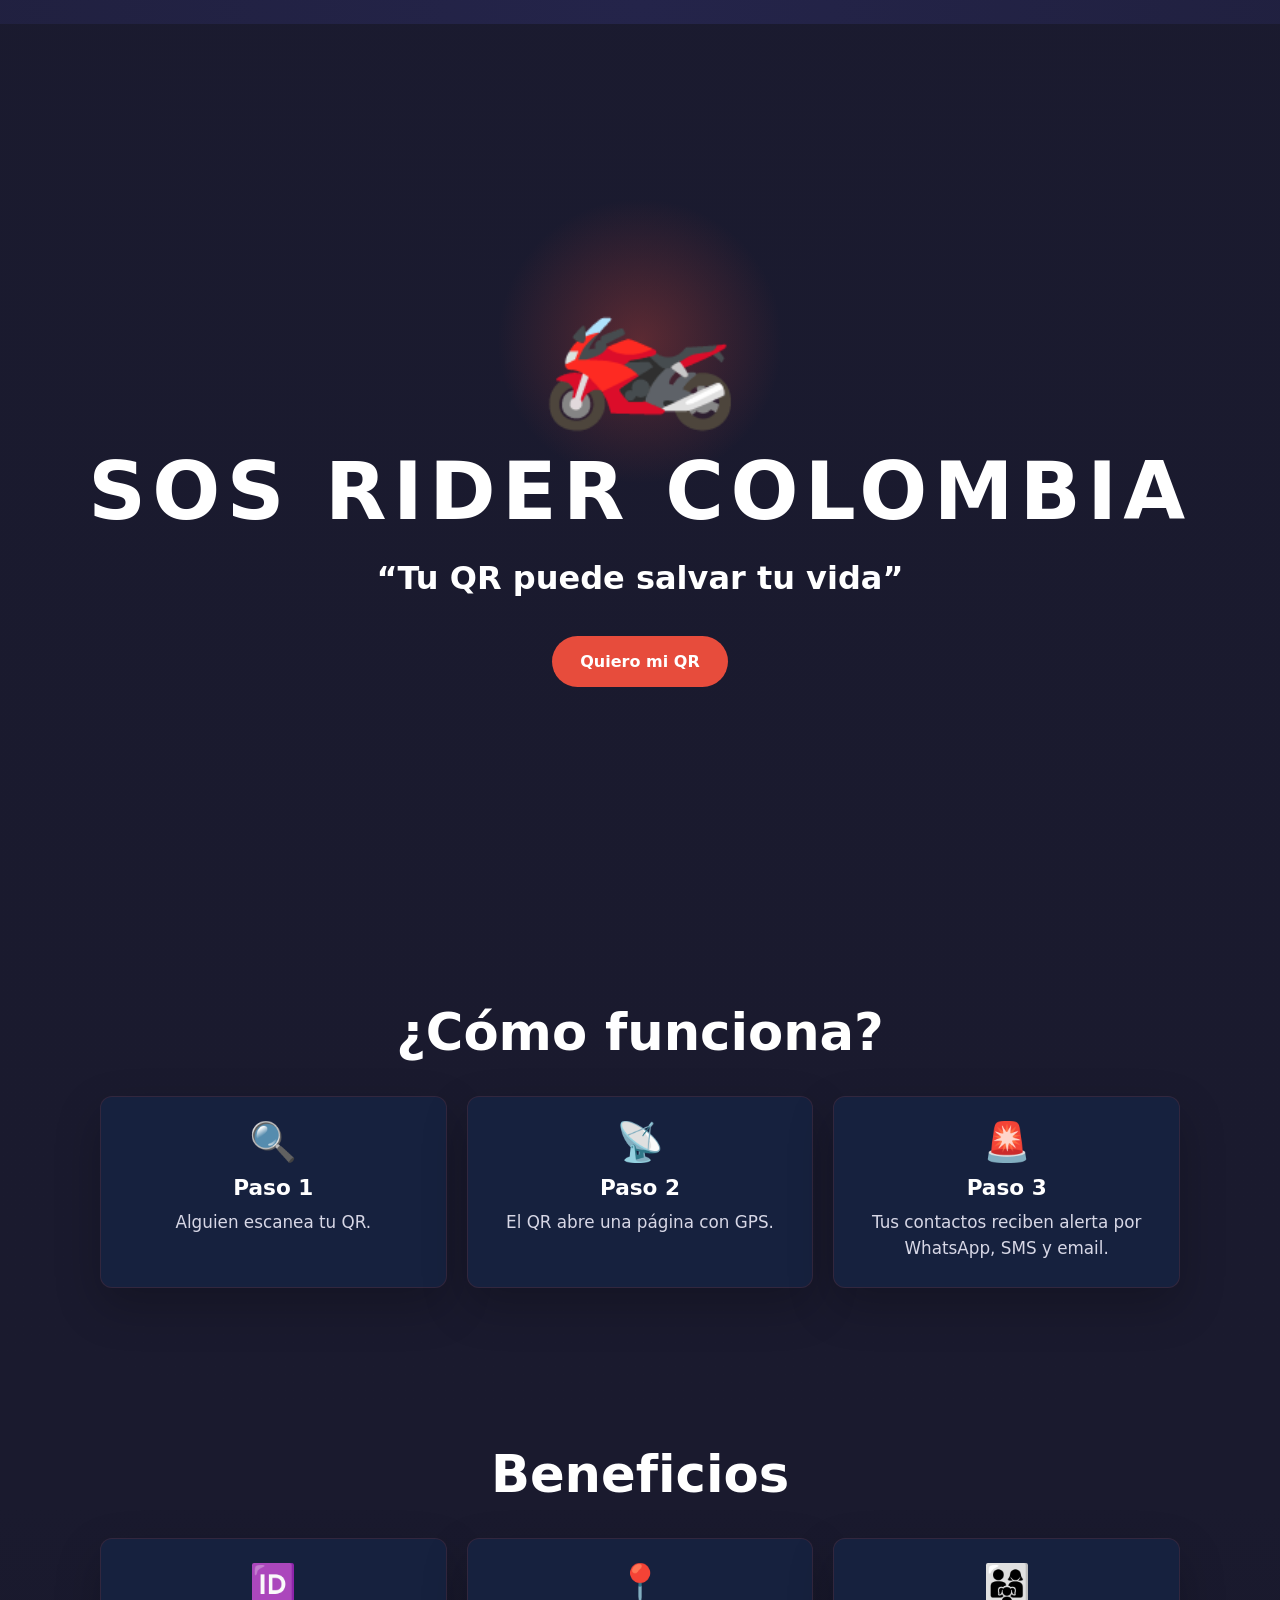
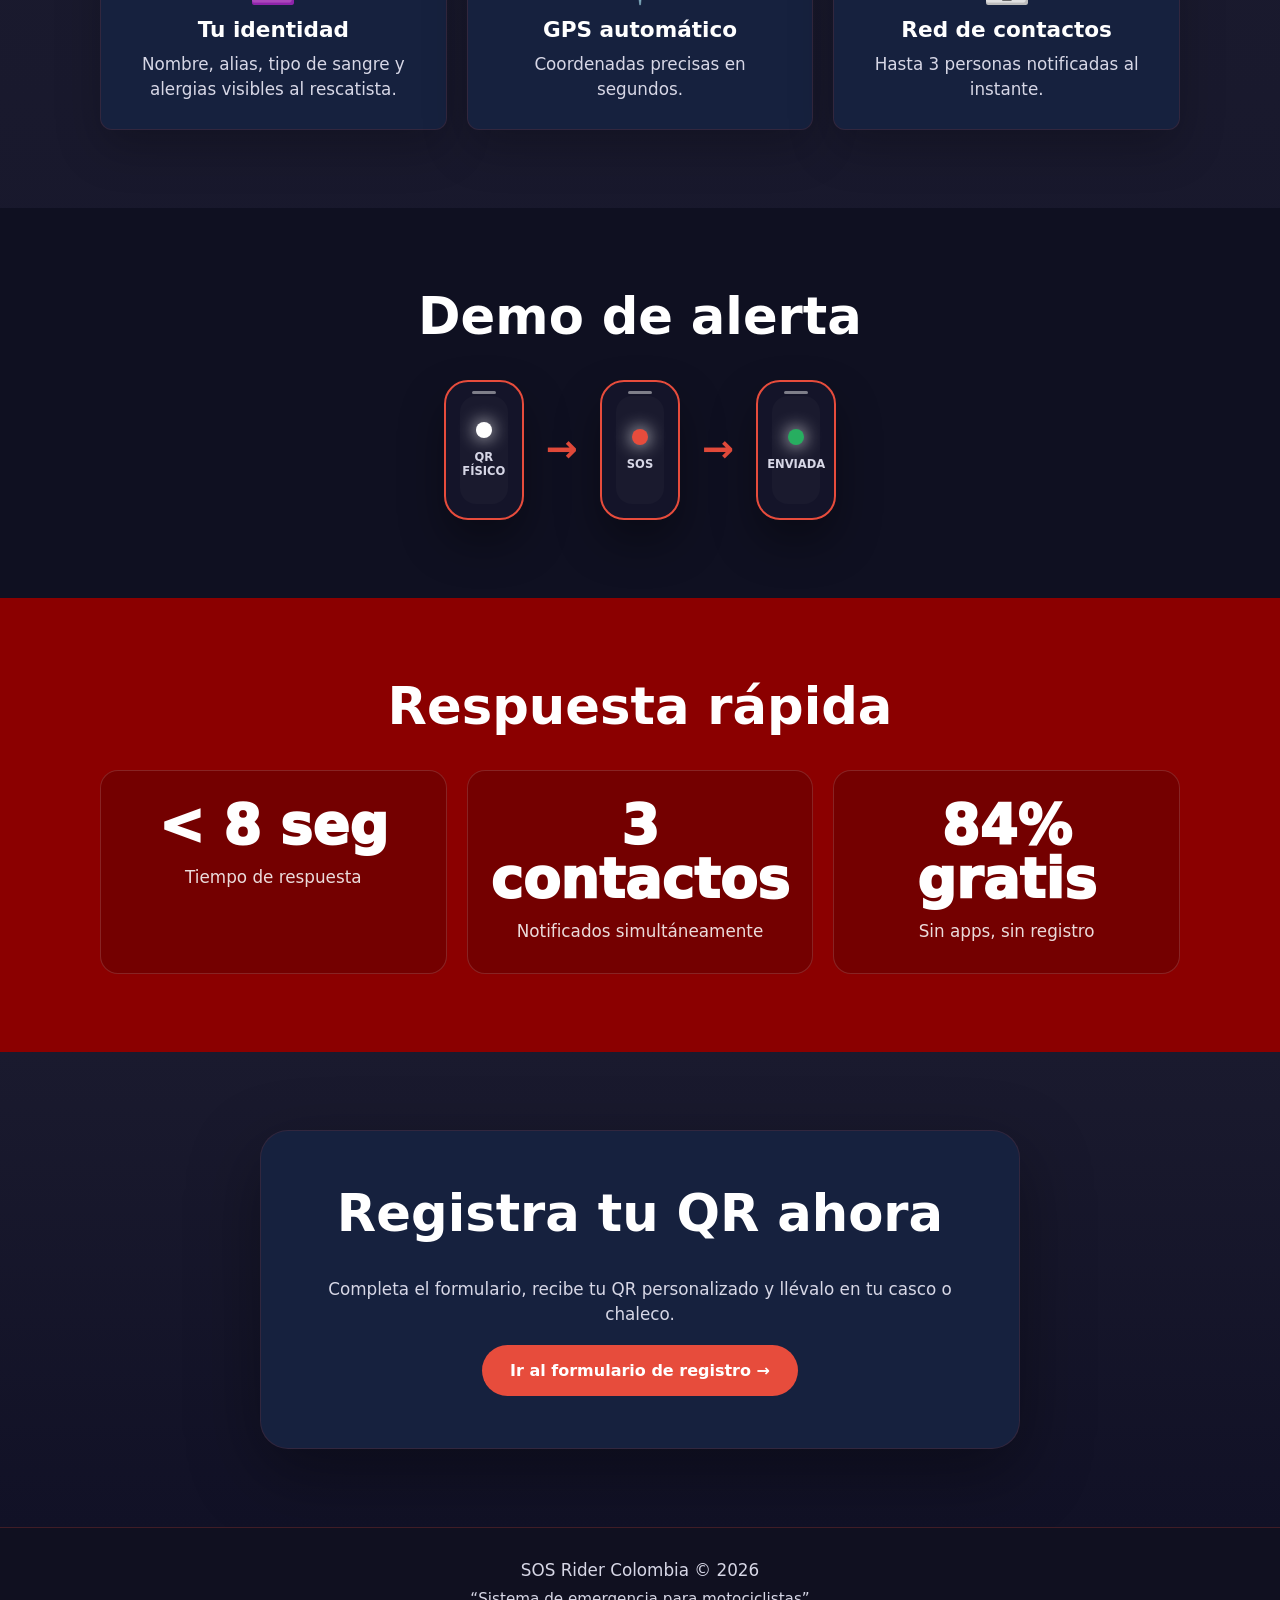
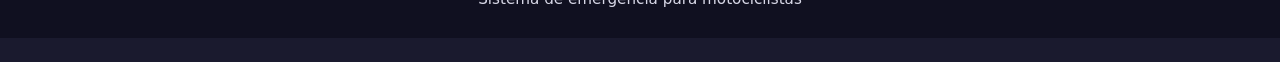
==== index.html @ bf5b3849 "Update SOS alert token" ====
<!DOCTYPE html>
<html lang="es">
<head>
  <meta charset="UTF-8">
  <meta name="viewport" content="width=device-width, initial-scale=1.0">
  <meta name="description" content="SOS Rider Colombia: envía una alerta de emergencia con tu ubicación GPS a tus contactos.">
  <title>SOS Rider Colombia</title>
  <style>
    :root {
      --bg: #1a1a2e;
      --red: #e74c3c;
      --red-dark: #c0392b;
      --green: #27ae60;
      --text: #ffffff;
      --muted: #d7d7e6;
      --card: rgba(255, 255, 255, 0.1);
      --card-strong: rgba(255, 255, 255, 0.16);
      --shadow: rgba(0, 0, 0, 0.35);
    }

    * {
      box-sizing: border-box;
    }

    html,
    body {
      min-height: 100%;
      margin: 0;
    }

    body {
      align-items: center;
      background: radial-gradient(circle at top, #24244a 0%, var(--bg) 55%);
      color: var(--text);
      display: flex;
      font-family: system-ui, -apple-system, BlinkMacSystemFont, "Segoe UI", sans-serif;
      justify-content: center;
      padding: 24px;
      text-align: center;
    }

    button {
      font: inherit;
    }

    .app {
      max-width: 520px;
      width: 100%;
    }

    .screen {
      align-items: center;
      display: none;
      flex-direction: column;
      justify-content: center;
      min-height: calc(100vh - 48px);
      width: 100%;
    }

    .screen.is-active {
      display: flex;
    }

    .card {
      align-items: center;
      background: var(--card);
      border: 1px solid rgba(255, 255, 255, 0.16);
      border-radius: 28px;
      box-shadow: 0 24px 70px var(--shadow);
      display: flex;
      flex-direction: column;
      padding: 32px 24px;
      width: 100%;
    }

    .icon {
      font-size: 76px;
      line-height: 1;
      margin-bottom: 18px;
    }

    .error-icon {
      align-items: center;
      background: var(--red);
      border-radius: 50%;
      display: inline-flex;
      font-size: 54px;
      font-weight: 900;
      height: 96px;
      justify-content: center;
      line-height: 1;
      margin-bottom: 20px;
      width: 96px;
    }

    .success-icon {
      align-items: center;
      background: var(--green);
      border-radius: 50%;
      display: inline-flex;
      font-size: 58px;
      font-weight: 900;
      height: 104px;
      justify-content: center;
      line-height: 1;
      margin-bottom: 20px;
      width: 104px;
    }

    h1,
    h2,
    p {
      margin-top: 0;
    }

    h1 {
      font-size: clamp(2.2rem, 9vw, 4rem);
      letter-spacing: 0.08em;
      margin-bottom: 18px;
      text-transform: uppercase;
    }

    h2 {
      font-size: clamp(1.6rem, 7vw, 2.3rem);
      margin-bottom: 12px;
    }

    p {
      color: var(--muted);
      font-size: 1.05rem;
      line-height: 1.5;
      margin-bottom: 18px;
    }

    .alias-box {
      background: var(--card-strong);
      border: 2px solid rgba(231, 76, 60, 0.75);
      border-radius: 18px;
      margin-bottom: 18px;
      padding: 14px 18px;
      width: 100%;
    }

    .alias-label,
    .accuracy {
      color: var(--muted);
      font-size: 0.95rem;
    }

    .alias-value {
      color: var(--text);
      font-size: clamp(1.5rem, 7vw, 2.25rem);
      font-weight: 800;
      margin-top: 4px;
      overflow-wrap: anywhere;
    }

    .accuracy {
      margin-bottom: 34px;
    }

    .sos-btn {
      align-items: center;
      animation: pulse 2s infinite;
      background: var(--red);
      border: 0;
      border-radius: 50%;
      box-shadow: 0 16px 36px rgba(231, 76, 60, 0.28);
      color: var(--text);
      cursor: pointer;
      display: flex;
      flex-direction: column;
      font-size: 1.45rem;
      font-weight: 900;
      gap: 8px;
      height: 220px;
      justify-content: center;
      line-height: 1.15;
      margin-bottom: 28px;
      padding: 24px;
      text-transform: uppercase;
      transition: transform 160ms ease, background 160ms ease;
      width: 220px;
    }

    .sos-btn:hover,
    .sos-btn:focus-visible {
      background: var(--red-dark);
      transform: scale(1.03);
    }

    .sos-btn:active {
      transform: scale(0.98);
    }

    .hint {
      color: var(--muted);
      font-size: 0.95rem;
      margin-bottom: 0;
    }

    .spinner {
      animation: spin 1s linear infinite;
      border: 8px solid rgba(255, 255, 255, 0.18);
      border-radius: 50%;
      border-top-color: var(--red);
      height: 92px;
      margin-bottom: 28px;
      width: 92px;
    }

    .coordinates {
      background: var(--card-strong);
      border-radius: 16px;
      color: var(--text);
      font-weight: 700;
      margin-bottom: 24px;
      overflow-wrap: anywhere;
      padding: 14px 18px;
      width: 100%;
    }

    .maps-btn,
    .modal-btn {
      border: 0;
      border-radius: 999px;
      cursor: pointer;
      font-weight: 800;
      padding: 14px 20px;
      text-decoration: none;
      transition: transform 160ms ease, opacity 160ms ease;
    }

    .maps-btn {
      background: var(--green);
      color: var(--text);
      display: inline-block;
      width: 100%;
    }

    .maps-btn:hover,
    .maps-btn:focus-visible,
    .modal-btn:hover,
    .modal-btn:focus-visible {
      opacity: 0.92;
      transform: translateY(-1px);
    }

    #screen-landing {
      align-items: stretch;
      color: var(--text);
      justify-content: flex-start;
      margin-left: calc(50% - 50vw);
      min-height: 100dvh;
      text-align: center;
      width: 100vw;
    }

    #screen-landing.is-active {
      display: flex;
    }

    .landing-wrap {
      background: linear-gradient(180deg, rgba(26, 26, 46, 0.96) 0%, var(--bg) 46%, #111126 100%);
      min-height: 100dvh;
      overflow: hidden;
      width: 100%;
    }

    .landing-section {
      padding: 78px clamp(20px, 5vw, 64px);
    }

    .landing-section-inner {
      margin: 0 auto;
      max-width: 1080px;
      width: 100%;
    }

    .landing-hero {
      align-items: center;
      display: flex;
      justify-content: center;
      min-height: 100dvh;
      padding: 56px 24px;
      position: relative;
    }

    .hero-content {
      align-items: center;
      display: flex;
      flex-direction: column;
      position: relative;
      z-index: 1;
    }

    .hero-emoji {
      font-size: clamp(5.5rem, 19vw, 10rem);
      line-height: 1;
      margin-bottom: 24px;
      position: relative;
    }

    .hero-emoji::before {
      animation: heroPulse 3s ease-in-out infinite;
      background: radial-gradient(circle, rgba(231, 76, 60, 0.32) 0%, rgba(231, 76, 60, 0.12) 42%, rgba(231, 76, 60, 0) 70%);
      border-radius: 50%;
      content: '';
      height: 1.8em;
      left: 50%;
      position: absolute;
      top: 50%;
      transform: translate(-50%, -50%);
      width: 1.8em;
      z-index: -1;
    }

    .landing-title {
      font-size: clamp(2.4rem, 9vw, 5rem);
      letter-spacing: 0.08em;
      margin-bottom: 16px;
      text-transform: uppercase;
    }

    .landing-tagline {
      color: var(--text);
      font-size: clamp(1.25rem, 4vw, 2rem);
      font-weight: 700;
      margin-bottom: 34px;
    }

    .landing-cta,
    .register-btn {
      background: var(--red);
      border: 0;
      border-radius: 999px;
      color: var(--text);
      cursor: pointer;
      display: inline-flex;
      font-weight: 900;
      padding: 16px 28px;
      text-decoration: none;
      transition: transform 160ms ease, background 160ms ease, box-shadow 160ms ease;
    }

    .landing-cta:hover,
    .landing-cta:focus-visible,
    .register-btn:hover,
    .register-btn:focus-visible {
      background: var(--red-dark);
      box-shadow: 0 12px 28px rgba(231, 76, 60, 0.26);
      transform: translateY(-2px);
    }

    .landing-heading {
      font-size: clamp(2rem, 6vw, 3.2rem);
      margin-bottom: 34px;
    }

    .landing-grid {
      display: grid;
      gap: 20px;
      grid-template-columns: repeat(auto-fit, minmax(240px, 1fr));
    }

    .landing-card {
      background: #16213e;
      border: 1px solid #e74c3c22;
      border-radius: 12px;
      box-shadow: 0 18px 46px rgba(0, 0, 0, 0.22);
      padding: 26px 22px;
      transition: transform 180ms ease, border-color 180ms ease, box-shadow 180ms ease;
    }

    .landing-card:hover,
    .landing-card:focus-within {
      border-color: rgba(231, 76, 60, 0.42);
      box-shadow: 0 24px 56px rgba(0, 0, 0, 0.32);
      transform: translateY(-4px);
    }

    .landing-card-icon {
      display: block;
      font-size: 2.4rem;
      line-height: 1;
      margin-bottom: 14px;
    }

    .landing-card h3 {
      font-size: 1.35rem;
      margin: 0 0 10px;
    }

    .landing-card p {
      margin-bottom: 0;
    }

    .demo-section {
      background: #0f1021;
    }

    .demo-flow {
      align-items: center;
      display: flex;
      flex-wrap: wrap;
      gap: 22px;
      justify-content: center;
    }

    .phone-mockup {
      align-items: center;
      background: #141429;
      border: 2px solid var(--red);
      border-radius: 24px;
      box-shadow: 0 22px 44px rgba(0, 0, 0, 0.35);
      display: flex;
      flex-direction: column;
      height: 140px;
      justify-content: center;
      padding: 14px;
      position: relative;
      width: 80px;
    }

    .phone-mockup::before {
      background: rgba(255, 255, 255, 0.45);
      border-radius: 999px;
      content: '';
      height: 3px;
      left: 50%;
      position: absolute;
      top: 9px;
      transform: translateX(-50%);
      width: 24px;
    }

    .phone-screen {
      align-items: center;
      background: #1a1a2e;
      border-radius: 16px;
      display: flex;
      flex-direction: column;
      gap: 12px;
      height: 100%;
      justify-content: center;
      width: 100%;
    }

    .phone-dot {
      background: var(--red);
      border-radius: 50%;
      box-shadow: 0 0 18px currentColor;
      height: 16px;
      width: 16px;
    }

    .phone-dot.qr { background: #ffffff; }
    .phone-dot.sos { background: var(--red); }
    .phone-dot.sent { background: var(--green); }

    .phone-label {
      color: var(--muted);
      font-size: 0.72rem;
      font-weight: 800;
      text-transform: uppercase;
    }

    .demo-arrow {
      animation: arrowPulse 1.4s ease-in-out infinite;
      color: var(--red);
      font-size: 2.4rem;
      font-weight: 900;
      line-height: 1;
    }

    .stats-section {
      background: #8B0000;
    }

    .stat-card {
      background: rgba(0, 0, 0, 0.16);
      border: 1px solid rgba(255, 255, 255, 0.14);
      border-radius: 18px;
      padding: 28px 18px;
    }

    .stat-number {
      color: var(--text);
      display: block;
      font-size: clamp(2.1rem, 8vw, 3.4rem);
      font-weight: 950;
      line-height: 1;
      margin-bottom: 12px;
    }

    .stat-label {
      color: rgba(255, 255, 255, 0.86);
      margin-bottom: 0;
    }

    .register-section {
      background: linear-gradient(180deg, var(--bg) 0%, #111126 100%);
    }

    .register-panel {
      background: #16213e;
      border: 1px solid #e74c3c22;
      border-radius: 28px;
      box-shadow: 0 24px 70px var(--shadow);
      margin: 0 auto;
      max-width: 760px;
      padding: clamp(30px, 6vw, 52px);
    }

    .landing-footer {
      background: #101020;
      border-top: 1px solid rgba(231, 76, 60, 0.22);
      padding: 30px 20px;
    }

    .landing-footer p {
      margin-bottom: 6px;
    }

    .landing-footer small {
      color: var(--muted);
      font-size: 0.95rem;
    }

    .modal-overlay {
      align-items: center;
      background: rgba(0, 0, 0, 0.76);
      display: none;
      inset: 0;
      justify-content: center;
      padding: 24px;
      position: fixed;
      z-index: 10;
    }

    .modal-overlay.is-active {
      display: flex;
    }

    .modal-card {
      background: #24243e;
      border: 1px solid rgba(255, 255, 255, 0.18);
      border-radius: 26px;
      box-shadow: 0 24px 80px rgba(0, 0, 0, 0.55);
      max-width: 440px;
      padding: 28px 22px;
      width: 100%;
    }

    .modal-actions {
      display: grid;
      gap: 12px;
      grid-template-columns: 1fr;
      margin-top: 8px;
    }

    .btn-cancel {
      background: #6c757d;
      color: var(--text);
    }

    .btn-send {
      background: var(--red);
      color: var(--text);
    }

    @keyframes heroPulse {
      0%, 100% { opacity: 0.56; transform: translate(-50%, -50%) scale(0.9); }
      50% { opacity: 1; transform: translate(-50%, -50%) scale(1.12); }
    }

    @keyframes arrowPulse {
      0%, 100% { opacity: 0.35; transform: scale(0.92); }
      50% { opacity: 1; transform: scale(1.08); }
    }

    @keyframes pulse {
      0%   { box-shadow: 0 0 0 0 rgba(231,76,60,0.7); }
      70%  { box-shadow: 0 0 0 30px rgba(231,76,60,0); }
      100% { box-shadow: 0 0 0 0 rgba(231,76,60,0); }
    }

    @keyframes spin {
      to { transform: rotate(360deg); }
    }

    @media (max-width: 560px) {
      .demo-flow {
        flex-direction: column;
      }

      .demo-arrow {
        animation-name: arrowPulseMobile;
      }

      @keyframes arrowPulseMobile {
        0%, 100% { opacity: 0.35; transform: rotate(90deg) scale(0.92); }
        50% { opacity: 1; transform: rotate(90deg) scale(1.08); }
      }
    }

    @media (min-width: 460px) {
      .card {
        padding: 42px 34px;
      }

      .modal-actions {
        grid-template-columns: 1fr 1.4fr;
      }
    }
  </style>
</head>
<body>
  <main class="app" aria-live="polite">

    <section id="screen-landing" class="screen">
      <div class="landing-wrap">
        <section class="landing-hero" aria-labelledby="landing-title">
          <div class="hero-content">
            <div class="hero-emoji" aria-hidden="true">🏍️</div>
            <h1 id="landing-title" class="landing-title">SOS Rider Colombia</h1>
            <p class="landing-tagline">“Tu QR puede salvar tu vida”</p>
            <button id="landing-cta" class="landing-cta" type="button">Quiero mi QR</button>
          </div>
        </section>

        <section class="landing-section" aria-labelledby="how-title">
          <div class="landing-section-inner">
            <h2 id="how-title" class="landing-heading">¿Cómo funciona?</h2>
            <div class="landing-grid">
              <article class="landing-card">
                <span class="landing-card-icon" aria-hidden="true">🔍</span>
                <h3>Paso 1</h3>
                <p>Alguien escanea tu QR.</p>
              </article>
              <article class="landing-card">
                <span class="landing-card-icon" aria-hidden="true">📡</span>
                <h3>Paso 2</h3>
                <p>El QR abre una página con GPS.</p>
              </article>
              <article class="landing-card">
                <span class="landing-card-icon" aria-hidden="true">🚨</span>
                <h3>Paso 3</h3>
                <p>Tus contactos reciben alerta por WhatsApp, SMS y email.</p>
              </article>
            </div>
          </div>
        </section>

        <section class="landing-section" aria-labelledby="benefits-title">
          <div class="landing-section-inner">
            <h2 id="benefits-title" class="landing-heading">Beneficios</h2>
            <div class="landing-grid">
              <article class="landing-card">
                <span class="landing-card-icon" aria-hidden="true">🆔</span>
                <h3>Tu identidad</h3>
                <p>Nombre, alias, tipo de sangre y alergias visibles al rescatista.</p>
              </article>
              <article class="landing-card">
                <span class="landing-card-icon" aria-hidden="true">📍</span>
                <h3>GPS automático</h3>
                <p>Coordenadas precisas en segundos.</p>
              </article>
              <article class="landing-card">
                <span class="landing-card-icon" aria-hidden="true">👨‍👩‍👧</span>
                <h3>Red de contactos</h3>
                <p>Hasta 3 personas notificadas al instante.</p>
              </article>
            </div>
          </div>
        </section>

        <section class="landing-section demo-section" aria-labelledby="demo-title">
          <div class="landing-section-inner">
            <h2 id="demo-title" class="landing-heading">Demo de alerta</h2>
            <div class="demo-flow" aria-label="Flujo de QR físico a pantalla SOS y alerta enviada">
              <div class="phone-mockup" aria-label="QR físico">
                <div class="phone-screen">
                  <span class="phone-dot qr" aria-hidden="true"></span>
                  <span class="phone-label">QR físico</span>
                </div>
              </div>
              <div class="demo-arrow" aria-hidden="true">→</div>
              <div class="phone-mockup" aria-label="Pantalla SOS">
                <div class="phone-screen">
                  <span class="phone-dot sos" aria-hidden="true"></span>
                  <span class="phone-label">SOS</span>
                </div>
              </div>
              <div class="demo-arrow" aria-hidden="true">→</div>
              <div class="phone-mockup" aria-label="Alerta enviada">
                <div class="phone-screen">
                  <span class="phone-dot sent" aria-hidden="true"></span>
                  <span class="phone-label">Enviada</span>
                </div>
              </div>
            </div>
          </div>
        </section>

        <section id="landing-stats" class="landing-section stats-section" aria-labelledby="stats-title">
          <div class="landing-section-inner">
            <h2 id="stats-title" class="landing-heading">Respuesta rápida</h2>
            <div class="landing-grid">
              <div class="stat-card">
                <span class="stat-number"><span class="stat-prefix">&lt; </span><span class="count-up" data-target="10">0</span><span class="stat-suffix"> seg</span></span>
                <p class="stat-label">Tiempo de respuesta</p>
              </div>
              <div class="stat-card">
                <span class="stat-number"><span class="count-up" data-target="3">0</span><span class="stat-suffix"> contactos</span></span>
                <p class="stat-label">Notificados simultáneamente</p>
              </div>
              <div class="stat-card">
                <span class="stat-number"><span class="count-up" data-target="100">0</span><span class="stat-suffix">% gratis</span></span>
                <p class="stat-label">Sin apps, sin registro</p>
              </div>
            </div>
          </div>
        </section>

        <section id="section-register" class="landing-section register-section" aria-labelledby="register-title">
          <div class="landing-section-inner">
            <div class="register-panel">
              <h2 id="register-title" class="landing-heading">Registra tu QR ahora</h2>
              <p>Completa el formulario, recibe tu QR personalizado y llévalo en tu casco o chaleco.</p>
              <a class="register-btn" href="https://forms.gle/eVotSEsrQuvvetvJ6" target="_blank" rel="noopener noreferrer">Ir al formulario de registro →</a>
            </div>
          </div>
        </section>

        <footer class="landing-footer">
          <p>SOS Rider Colombia © 2026</p>
          <small>“Sistema de emergencia para motociclistas”</small>
        </footer>
      </div>
    </section>

    <section id="screen-no-alias" class="screen">
      <div class="card">
        <div class="error-icon" aria-hidden="true">✕</div>
        <h2>QR inválido — no se encontró el alias del piloto</h2>
      </div>
    </section>

    <section id="screen-gps" class="screen">
      <div class="card">
        <div class="spinner" aria-hidden="true"></div>
        <h2 id="gps-title">Obteniendo ubicación GPS…</h2>
        <p id="gps-message">Permite el acceso a tu ubicación para enviar una alerta precisa.</p>
      </div>
    </section>

    <section id="screen-main" class="screen">
      <div class="card">
        <div class="icon" aria-hidden="true">🏍️</div>
        <h1>EMERGENCIA SOS</h1>
        <div class="alias-box">
          <div class="alias-label">Piloto</div>
          <div id="alias-value" class="alias-value"></div>
        </div>
        <div id="accuracy-value" class="accuracy">Precisión GPS: ±0m</div>
        <button id="open-confirm" class="sos-btn" type="button">🚨<span>ENVIAR ALERTA SOS</span></button>
        <p class="hint">Al presionar, se notificará a tus contactos de emergencia</p>
      </div>
    </section>

    <section id="screen-success" class="screen">
      <div class="card">
        <div class="success-icon" aria-hidden="true">✓</div>
        <h2>¡Alerta enviada!</h2>
        <p>Tus contactos de emergencia han sido notificados</p>
        <div id="coordinates" class="coordinates">📍 --, --</div>
        <a id="maps-link" class="maps-btn" href="#" target="_blank" rel="noopener noreferrer">Ver mi ubicación en Maps</a>
      </div>
    </section>
  </main>

  <div id="modal-confirm" class="modal-overlay" role="dialog" aria-modal="true" aria-labelledby="modal-title">
    <div class="modal-card">
      <h2 id="modal-title">¿Confirmas que hay una emergencia?</h2>
      <p>Se enviará tu ubicación GPS a tus contactos</p>
      <div class="modal-actions">
        <button id="cancel-alert" class="modal-btn btn-cancel" type="button">Cancelar</button>
        <button id="send-alert" class="modal-btn btn-send" type="button">SÍ, ENVIAR ALERTA</button>
      </div>
    </div>
  </div>

  <script>
    const params = new URLSearchParams(window.location.search);
    const alias = params.get('alias');
    let lat;
    let lon;
    let accuracy;

    const screens = document.querySelectorAll('.screen');

    const modal = document.getElementById('modal-confirm');
    const aliasValue = document.getElementById('alias-value');
    const accuracyValue = document.getElementById('accuracy-value');
    const gpsTitle = document.getElementById('gps-title');
    const gpsMessage = document.getElementById('gps-message');
    const coordinates = document.getElementById('coordinates');
    const mapsLink = document.getElementById('maps-link');
    const openConfirmButton = document.getElementById('open-confirm');
    const cancelAlertButton = document.getElementById('cancel-alert');
    const sendAlertButton = document.getElementById('send-alert');
    const landingCtaButton = document.getElementById('landing-cta');
    const registerSection = document.getElementById('section-register');
    const statsSection = document.getElementById('landing-stats');
    const countUpElements = document.querySelectorAll('.count-up');

    function showScreen(screenId) {
      screens.forEach((screen) => screen.classList.remove('is-active'));
      document.getElementById(screenId).classList.add('is-active');
    }

    function showMainScreen() {
      aliasValue.textContent = alias;
      accuracyValue.textContent = `Precisión GPS: ±${Math.round(accuracy)}m`;
      showScreen('screen-main');
    }

    function showGpsError(err) {
      const detail = err && err.message ? ` ${err.message}` : '';
      gpsTitle.textContent = 'No fue posible obtener la ubicación GPS';
      gpsMessage.textContent = `Revisa los permisos de ubicación y vuelve a abrir el QR.${detail}`;
      showScreen('screen-gps');
    }

    function showSuccessScreen() {
      modal.classList.remove('is-active');
      const formattedLat = Number(lat).toFixed(6);
      const formattedLon = Number(lon).toFixed(6);
      coordinates.textContent = `📍 ${formattedLat}, ${formattedLon}`;
      mapsLink.href = `https://www.google.com/maps?q=${formattedLat},${formattedLon}`;
      showScreen('screen-success');
    }

    function sendAlert() {
      const TOKEN = "SOS2026RiderCol";

      const url = `https://script.google.com/macros/s/AKfycbyL_KxzatZIGboh8DKRWG9CCI94ONHc85mX-B9Bic8YLcAni9cW6Ldc2s16_ae4dADU-A/exec?alias=${encodeURIComponent(alias)}&lat=${lat}&lon=${lon}&accuracy=${accuracy}&token=${encodeURIComponent(TOKEN)}&callback=onAlertSent`;

      const script = document.createElement('script');
      script.src = url + '&callback=onAlertSent';
      document.body.appendChild(script);

      // Timeout fallback: if no response in 10s, show success anyway
      setTimeout(() => showSuccessScreen(), 10000);
    }

    function onAlertSent(data) {
      showSuccessScreen();
    }


    function startGPS() {
      if (!navigator.geolocation) {
        showGpsError({ message: 'Geolocalización no soportada por este navegador' });
        return;
      }

      navigator.geolocation.getCurrentPosition(
        (pos) => {
          lat = pos.coords.latitude;
          lon = pos.coords.longitude;
          accuracy = pos.coords.accuracy;
          showMainScreen();
        },
        (err) => showGpsError(err),
        { enableHighAccuracy: true, timeout: 15000 }
      );
    }

    function animateCountUp(element) {
      const target = Number(element.dataset.target);
      const duration = 1200;
      const startTime = performance.now();

      function updateCount(now) {
        const progress = Math.min((now - startTime) / duration, 1);
        const easedProgress = 1 - Math.pow(1 - progress, 3);
        element.textContent = Math.round(target * easedProgress);

        if (progress < 1) {
          requestAnimationFrame(updateCount);
        }
      }

      requestAnimationFrame(updateCount);
    }

    function initLandingPage() {
      landingCtaButton.addEventListener('click', () => {
        registerSection.scrollIntoView({ behavior: 'smooth' });
      });

      const statsObserver = new IntersectionObserver((entries, observer) => {
        entries.forEach((entry) => {
          if (entry.isIntersecting) {
            countUpElements.forEach(animateCountUp);
            observer.unobserve(entry.target);
          }
        });
      }, { threshold: 0.35 });

      statsObserver.observe(statsSection);
    }

    openConfirmButton.addEventListener('click', () => modal.classList.add('is-active'));
    cancelAlertButton.addEventListener('click', () => modal.classList.remove('is-active'));
    sendAlertButton.addEventListener('click', sendAlert);

    initLandingPage();

    if (!alias) {
      showScreen('screen-landing');
    } else {
      showScreen('screen-gps');
      startGPS();
    }
  </script>
</body>
</html>
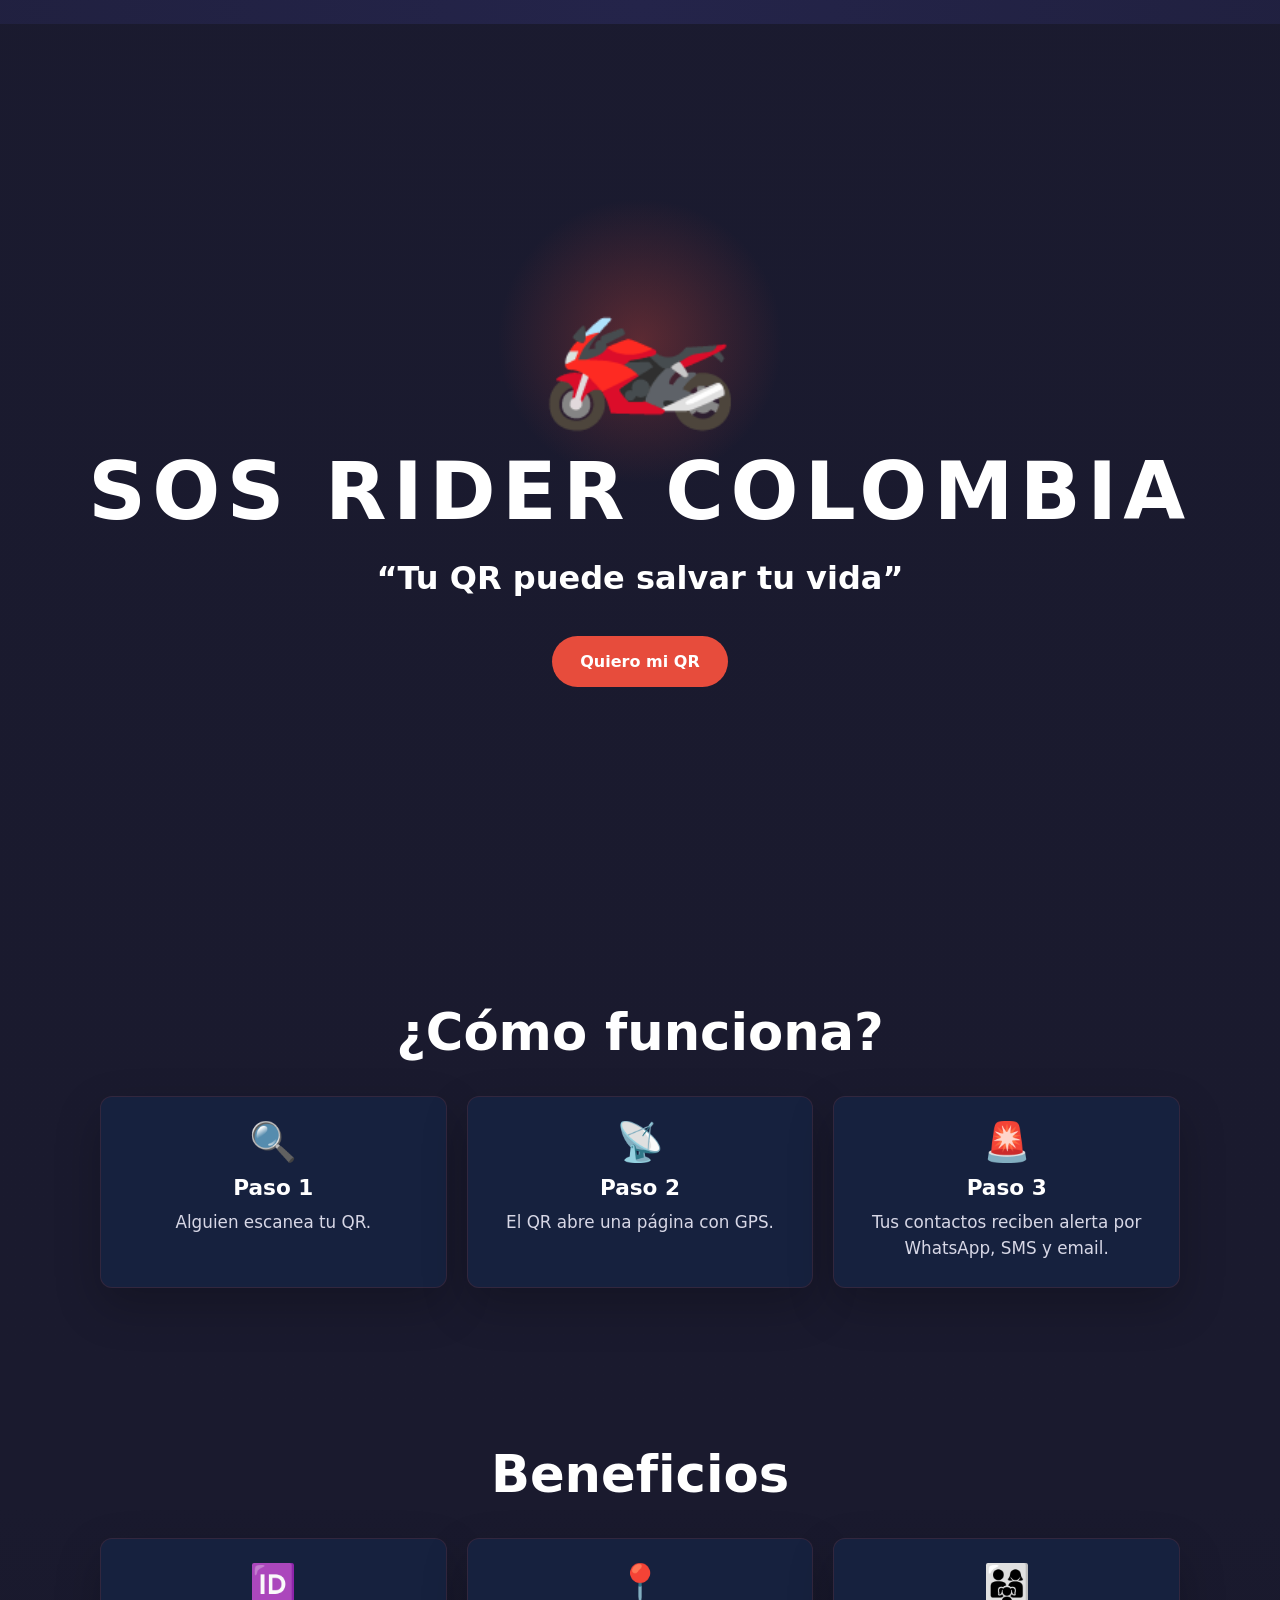
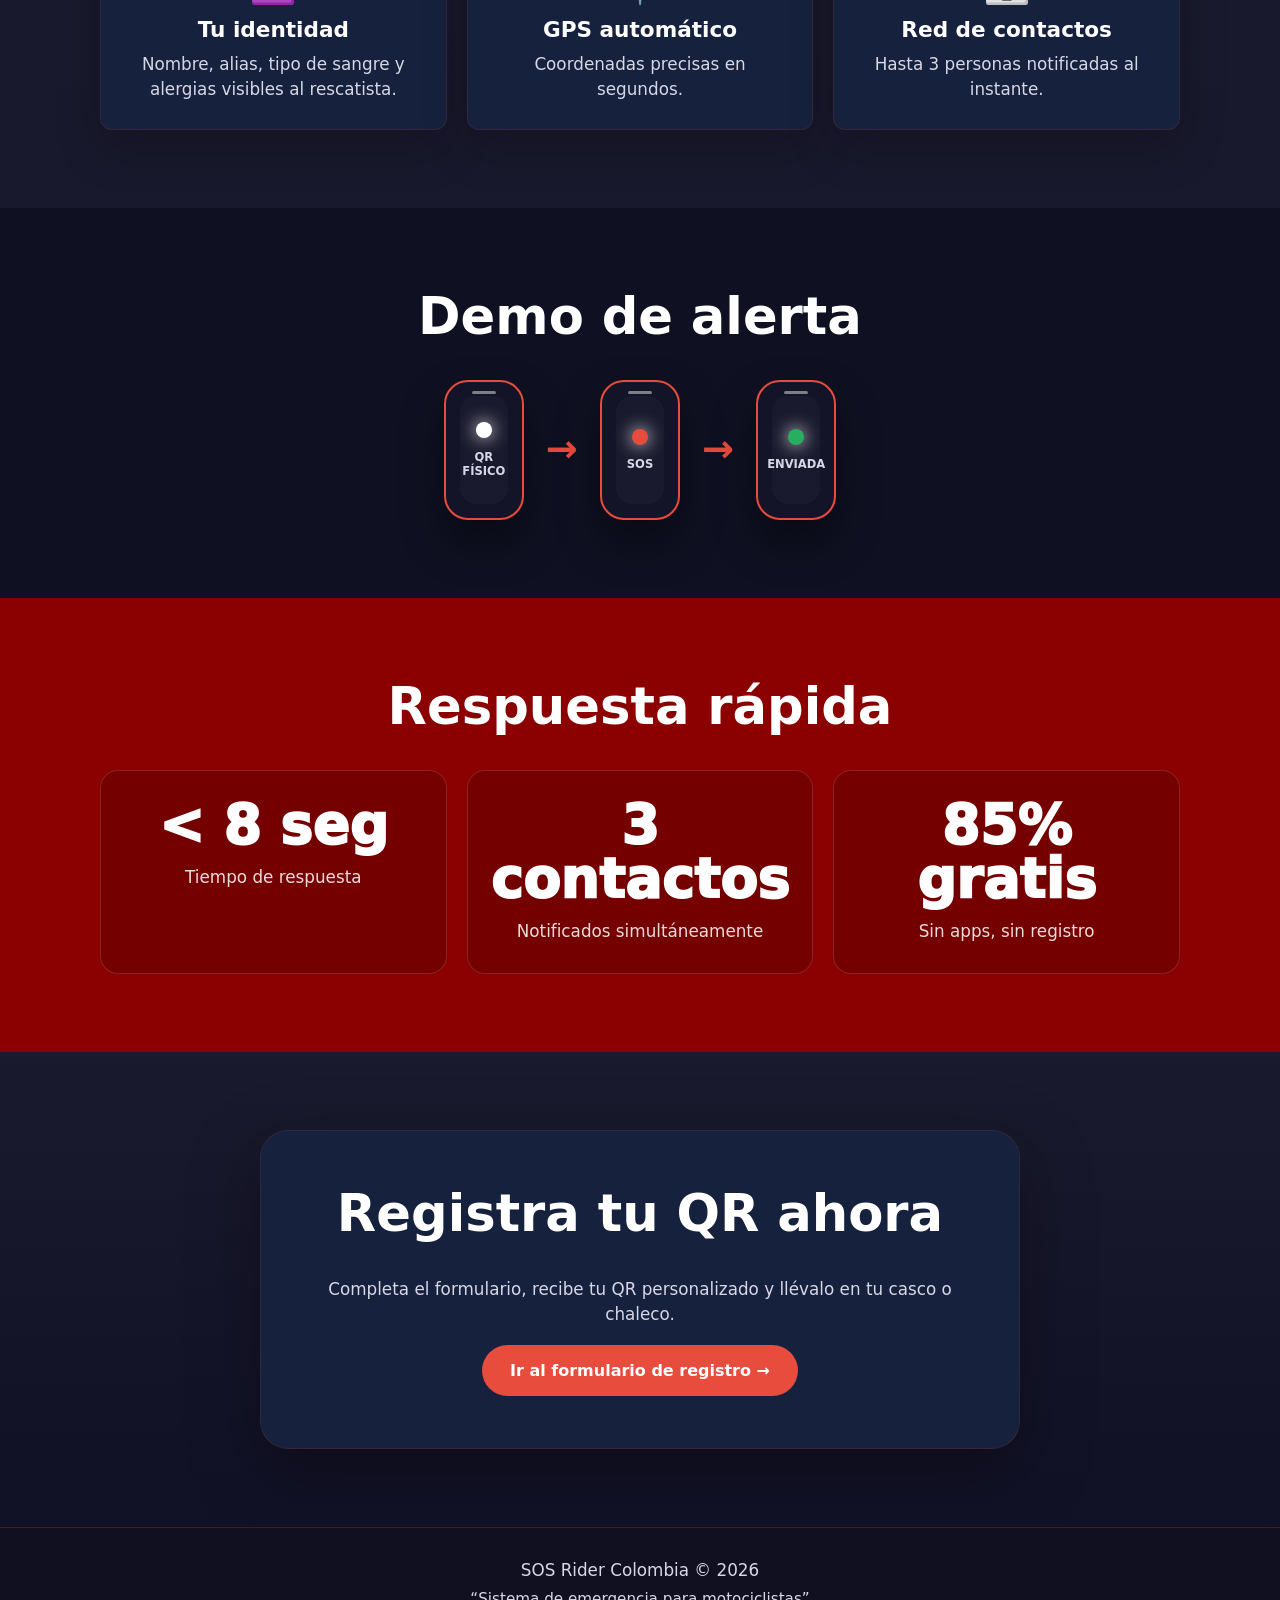
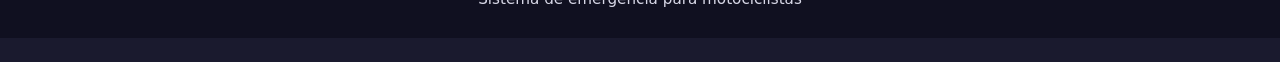
==== commit fd635cda: "Update SOS success confirmation summary" ====
--- a/index.html
+++ b/index.html
@@ -94,17 +94,8 @@
     }
 
     .success-icon {
-      align-items: center;
-      background: var(--green);
-      border-radius: 50%;
-      display: inline-flex;
-      font-size: 58px;
-      font-weight: 900;
-      height: 104px;
-      justify-content: center;
-      line-height: 1;
-      margin-bottom: 20px;
-      width: 104px;
+      font-size: 72px;
+      margin-bottom: 16px;
     }
 
     h1,
@@ -209,18 +200,68 @@
       width: 92px;
     }
 
-    .coordinates {
-      background: var(--card-strong);
-      border-radius: 16px;
-      color: var(--text);
-      font-weight: 700;
+    .success-subtitle {
+      color: #a0a0b0;
       margin-bottom: 24px;
-      overflow-wrap: anywhere;
-      padding: 14px 18px;
+    }
+
+    .success-card {
+      background: #16213e;
+      border: 1px solid #27ae6044;
+      border-radius: 12px;
+      padding: 16px;
       width: 100%;
-    }
-
-    .maps-btn,
+      max-width: 340px;
+      margin-bottom: 24px;
+    }
+
+    .success-row {
+      display: flex;
+      justify-content: space-between;
+      padding: 8px 0;
+      border-bottom: 1px solid #ffffff11;
+      font-size: 14px;
+      gap: 16px;
+    }
+
+    .success-row:last-child {
+      border-bottom: none;
+    }
+
+    .success-label {
+      color: #a0a0b0;
+    }
+
+    .success-value {
+      color: white;
+      font-weight: 500;
+      text-align: right;
+    }
+
+    .success-ok {
+      color: #27ae60;
+    }
+
+    .maps-button {
+      display: block;
+      background: #1a6b3c;
+      color: white;
+      text-decoration: none;
+      padding: 14px 32px;
+      border-radius: 10px;
+      margin-bottom: 16px;
+      font-size: 16px;
+      transition: transform 160ms ease, opacity 160ms ease;
+    }
+
+    .success-footer {
+      color: #666;
+      font-size: 12px;
+      text-align: center;
+      max-width: 300px;
+      margin-bottom: 0;
+    }
+
     .modal-btn {
       border: 0;
       border-radius: 999px;
@@ -231,15 +272,8 @@
       transition: transform 160ms ease, opacity 160ms ease;
     }
 
-    .maps-btn {
-      background: var(--green);
-      color: var(--text);
-      display: inline-block;
-      width: 100%;
-    }
-
-    .maps-btn:hover,
-    .maps-btn:focus-visible,
+    .maps-button:hover,
+    .maps-button:focus-visible,
     .modal-btn:hover,
     .modal-btn:focus-visible {
       opacity: 0.92;
@@ -769,15 +803,7 @@
       </div>
     </section>
 
-    <section id="screen-success" class="screen">
-      <div class="card">
-        <div class="success-icon" aria-hidden="true">✓</div>
-        <h2>¡Alerta enviada!</h2>
-        <p>Tus contactos de emergencia han sido notificados</p>
-        <div id="coordinates" class="coordinates">📍 --, --</div>
-        <a id="maps-link" class="maps-btn" href="#" target="_blank" rel="noopener noreferrer">Ver mi ubicación en Maps</a>
-      </div>
-    </section>
+    <section id="screen-success" class="screen"></section>
   </main>
 
   <div id="modal-confirm" class="modal-overlay" role="dialog" aria-modal="true" aria-labelledby="modal-title">
@@ -796,7 +822,7 @@
     const alias = params.get('alias');
     let lat;
     let lon;
-    let accuracy;
+    let currentAccuracy;
 
     const screens = document.querySelectorAll('.screen');
 
@@ -805,8 +831,6 @@
     const accuracyValue = document.getElementById('accuracy-value');
     const gpsTitle = document.getElementById('gps-title');
     const gpsMessage = document.getElementById('gps-message');
-    const coordinates = document.getElementById('coordinates');
-    const mapsLink = document.getElementById('maps-link');
     const openConfirmButton = document.getElementById('open-confirm');
     const cancelAlertButton = document.getElementById('cancel-alert');
     const sendAlertButton = document.getElementById('send-alert');
@@ -822,7 +846,7 @@
 
     function showMainScreen() {
       aliasValue.textContent = alias;
-      accuracyValue.textContent = `Precisión GPS: ±${Math.round(accuracy)}m`;
+      accuracyValue.textContent = `Precisión GPS: ±${Math.round(currentAccuracy)}m`;
       showScreen('screen-main');
     }
 
@@ -835,17 +859,66 @@
 
     function showSuccessScreen() {
       modal.classList.remove('is-active');
-      const formattedLat = Number(lat).toFixed(6);
-      const formattedLon = Number(lon).toFixed(6);
-      coordinates.textContent = `📍 ${formattedLat}, ${formattedLon}`;
-      mapsLink.href = `https://www.google.com/maps?q=${formattedLat},${formattedLon}`;
+      const mapsUrl = `https://www.google.com/maps?q=${lat},${lon}`;
+      const accuracy = Math.round(currentAccuracy);
+      const now = new Date().toLocaleString('es-CO', {
+        timeZone: 'America/Bogota',
+        day: '2-digit',
+        month: '2-digit',
+        year: 'numeric',
+        hour: '2-digit',
+        minute: '2-digit',
+        second: '2-digit'
+      });
+
+      document.getElementById('screen-success').innerHTML = `
+        <div class="success-icon">✅</div>
+        <h1>¡Alerta enviada!</h1>
+        <p class="success-subtitle">Tus contactos de emergencia han sido notificados</p>
+
+        <div class="success-card">
+          <div class="success-row">
+            <span class="success-label">⏰ Hora</span>
+            <span class="success-value">${now}</span>
+          </div>
+          <div class="success-row">
+            <span class="success-label">📍 Precisión GPS</span>
+            <span class="success-value">±${accuracy}m</span>
+          </div>
+          <div class="success-row">
+            <span class="success-label">📲 WhatsApp</span>
+            <span class="success-value success-ok">Enviado ✓</span>
+          </div>
+          <div class="success-row">
+            <span class="success-label">💬 SMS</span>
+            <span class="success-value success-ok">Enviado ✓</span>
+          </div>
+          <div class="success-row">
+            <span class="success-label">📧 Email</span>
+            <span class="success-value success-ok">Enviado ✓</span>
+          </div>
+          <div class="success-row">
+            <span class="success-label">✅ Confirmación</span>
+            <span class="success-value success-ok">Enviada a tu celular</span>
+          </div>
+        </div>
+
+        <a href="${mapsUrl}" target="_blank" rel="noopener noreferrer" class="maps-button">
+          📍 Ver mi ubicación en Maps
+        </a>
+
+        <p class="success-footer">
+          Recibirás un WhatsApp y email de confirmación en tu celular registrado.
+        </p>
+      `;
+
       showScreen('screen-success');
     }
 
     function sendAlert() {
       const TOKEN = "SOS2026RiderCol";
 
-      const url = `https://script.google.com/macros/s/AKfycbyL_KxzatZIGboh8DKRWG9CCI94ONHc85mX-B9Bic8YLcAni9cW6Ldc2s16_ae4dADU-A/exec?alias=${encodeURIComponent(alias)}&lat=${lat}&lon=${lon}&accuracy=${accuracy}&token=${encodeURIComponent(TOKEN)}&callback=onAlertSent`;
+      const url = `https://script.google.com/macros/s/AKfycbyL_KxzatZIGboh8DKRWG9CCI94ONHc85mX-B9Bic8YLcAni9cW6Ldc2s16_ae4dADU-A/exec?alias=${encodeURIComponent(alias)}&lat=${lat}&lon=${lon}&accuracy=${currentAccuracy}&token=${encodeURIComponent(TOKEN)}&callback=onAlertSent`;
 
       const script = document.createElement('script');
       script.src = url + '&callback=onAlertSent';
@@ -870,7 +943,7 @@
         (pos) => {
           lat = pos.coords.latitude;
           lon = pos.coords.longitude;
-          accuracy = pos.coords.accuracy;
+          currentAccuracy = pos.coords.accuracy;
           showMainScreen();
         },
         (err) => showGpsError(err),
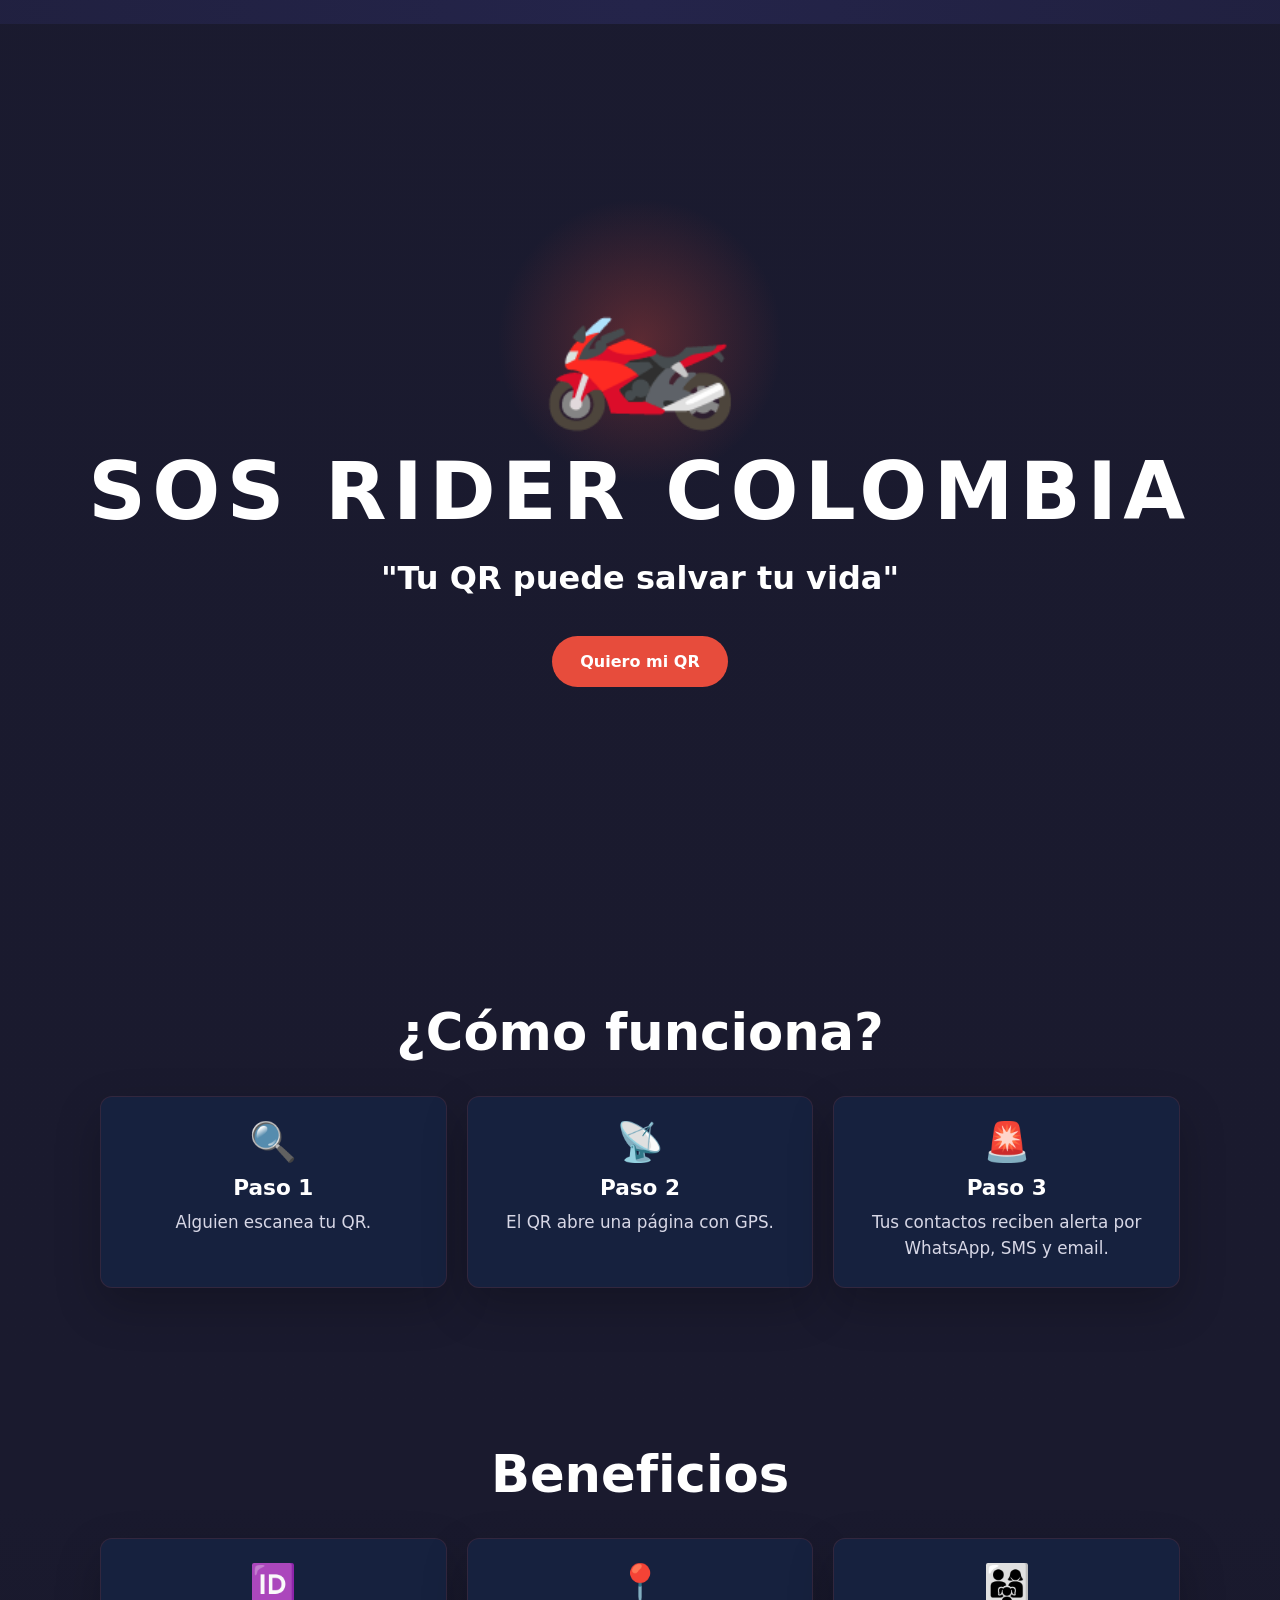
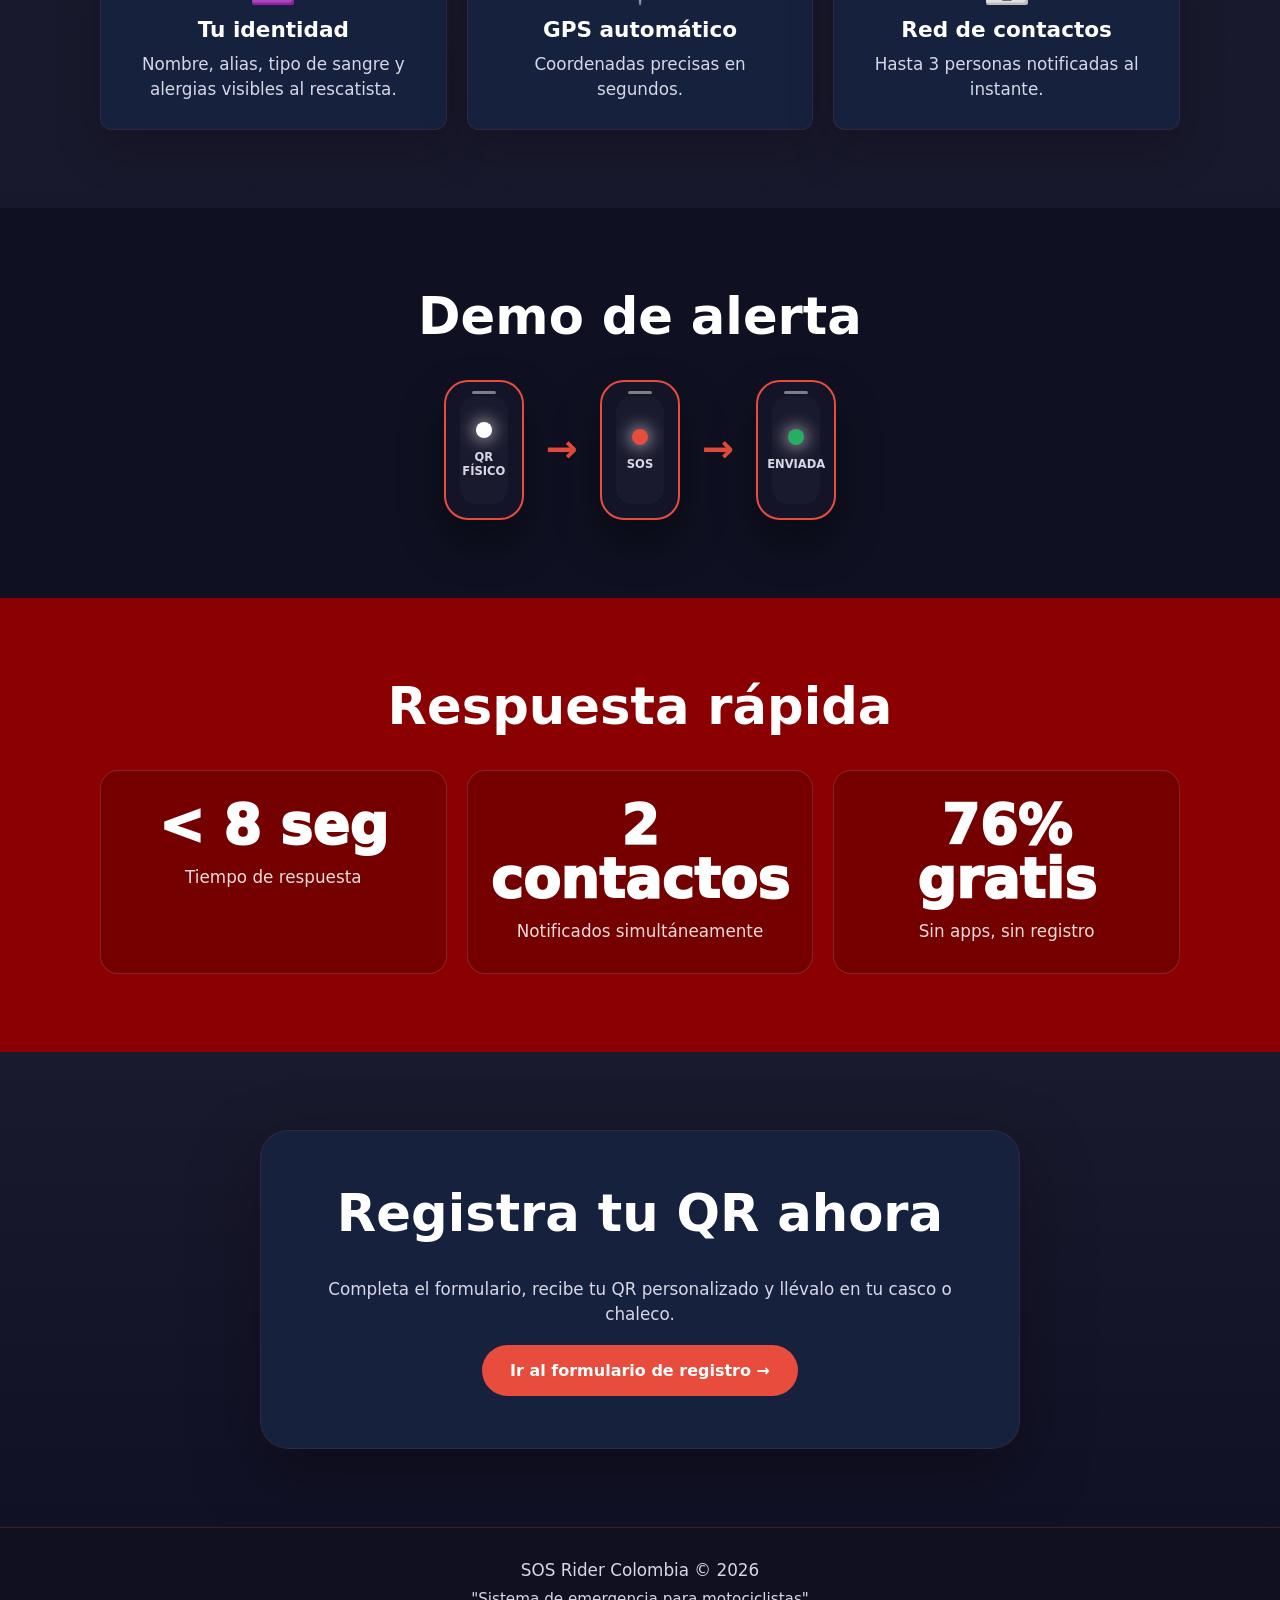
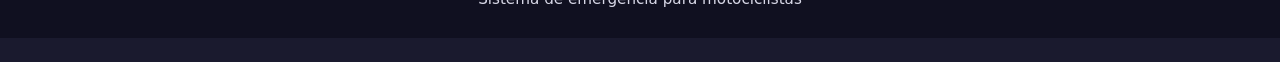
==== commit ce927878: "refactorizacion" ====
--- a/index.html
+++ b/index.html
@@ -5,649 +5,14 @@
   <meta name="viewport" content="width=device-width, initial-scale=1.0">
   <meta name="description" content="SOS Rider Colombia: envía una alerta de emergencia con tu ubicación GPS a tus contactos.">
   <title>SOS Rider Colombia</title>
-  <style>
-    :root {
-      --bg: #1a1a2e;
-      --red: #e74c3c;
-      --red-dark: #c0392b;
-      --green: #27ae60;
-      --text: #ffffff;
-      --muted: #d7d7e6;
-      --card: rgba(255, 255, 255, 0.1);
-      --card-strong: rgba(255, 255, 255, 0.16);
-      --shadow: rgba(0, 0, 0, 0.35);
-    }
 
-    * {
-      box-sizing: border-box;
-    }
-
-    html,
-    body {
-      min-height: 100%;
-      margin: 0;
-    }
-
-    body {
-      align-items: center;
-      background: radial-gradient(circle at top, #24244a 0%, var(--bg) 55%);
-      color: var(--text);
-      display: flex;
-      font-family: system-ui, -apple-system, BlinkMacSystemFont, "Segoe UI", sans-serif;
-      justify-content: center;
-      padding: 24px;
-      text-align: center;
-    }
-
-    button {
-      font: inherit;
-    }
-
-    .app {
-      max-width: 520px;
-      width: 100%;
-    }
-
-    .screen {
-      align-items: center;
-      display: none;
-      flex-direction: column;
-      justify-content: center;
-      min-height: calc(100vh - 48px);
-      width: 100%;
-    }
-
-    .screen.is-active {
-      display: flex;
-    }
-
-    .card {
-      align-items: center;
-      background: var(--card);
-      border: 1px solid rgba(255, 255, 255, 0.16);
-      border-radius: 28px;
-      box-shadow: 0 24px 70px var(--shadow);
-      display: flex;
-      flex-direction: column;
-      padding: 32px 24px;
-      width: 100%;
-    }
-
-    .icon {
-      font-size: 76px;
-      line-height: 1;
-      margin-bottom: 18px;
-    }
-
-    .error-icon {
-      align-items: center;
-      background: var(--red);
-      border-radius: 50%;
-      display: inline-flex;
-      font-size: 54px;
-      font-weight: 900;
-      height: 96px;
-      justify-content: center;
-      line-height: 1;
-      margin-bottom: 20px;
-      width: 96px;
-    }
-
-    .success-icon {
-      font-size: 72px;
-      margin-bottom: 16px;
-    }
-
-    h1,
-    h2,
-    p {
-      margin-top: 0;
-    }
-
-    h1 {
-      font-size: clamp(2.2rem, 9vw, 4rem);
-      letter-spacing: 0.08em;
-      margin-bottom: 18px;
-      text-transform: uppercase;
-    }
-
-    h2 {
-      font-size: clamp(1.6rem, 7vw, 2.3rem);
-      margin-bottom: 12px;
-    }
-
-    p {
-      color: var(--muted);
-      font-size: 1.05rem;
-      line-height: 1.5;
-      margin-bottom: 18px;
-    }
-
-    .alias-box {
-      background: var(--card-strong);
-      border: 2px solid rgba(231, 76, 60, 0.75);
-      border-radius: 18px;
-      margin-bottom: 18px;
-      padding: 14px 18px;
-      width: 100%;
-    }
-
-    .alias-label,
-    .accuracy {
-      color: var(--muted);
-      font-size: 0.95rem;
-    }
-
-    .alias-value {
-      color: var(--text);
-      font-size: clamp(1.5rem, 7vw, 2.25rem);
-      font-weight: 800;
-      margin-top: 4px;
-      overflow-wrap: anywhere;
-    }
-
-    .accuracy {
-      margin-bottom: 34px;
-    }
-
-    .sos-btn {
-      align-items: center;
-      animation: pulse 2s infinite;
-      background: var(--red);
-      border: 0;
-      border-radius: 50%;
-      box-shadow: 0 16px 36px rgba(231, 76, 60, 0.28);
-      color: var(--text);
-      cursor: pointer;
-      display: flex;
-      flex-direction: column;
-      font-size: 1.45rem;
-      font-weight: 900;
-      gap: 8px;
-      height: 220px;
-      justify-content: center;
-      line-height: 1.15;
-      margin-bottom: 28px;
-      padding: 24px;
-      text-transform: uppercase;
-      transition: transform 160ms ease, background 160ms ease;
-      width: 220px;
-    }
-
-    .sos-btn:hover,
-    .sos-btn:focus-visible {
-      background: var(--red-dark);
-      transform: scale(1.03);
-    }
-
-    .sos-btn:active {
-      transform: scale(0.98);
-    }
-
-    .hint {
-      color: var(--muted);
-      font-size: 0.95rem;
-      margin-bottom: 0;
-    }
-
-    .spinner {
-      animation: spin 1s linear infinite;
-      border: 8px solid rgba(255, 255, 255, 0.18);
-      border-radius: 50%;
-      border-top-color: var(--red);
-      height: 92px;
-      margin-bottom: 28px;
-      width: 92px;
-    }
-
-    .success-subtitle {
-      color: #a0a0b0;
-      margin-bottom: 24px;
-    }
-
-    .success-card {
-      background: #16213e;
-      border: 1px solid #27ae6044;
-      border-radius: 12px;
-      padding: 16px;
-      width: 100%;
-      max-width: 340px;
-      margin-bottom: 24px;
-    }
-
-    .success-row {
-      display: flex;
-      justify-content: space-between;
-      padding: 8px 0;
-      border-bottom: 1px solid #ffffff11;
-      font-size: 14px;
-      gap: 16px;
-    }
-
-    .success-row:last-child {
-      border-bottom: none;
-    }
-
-    .success-label {
-      color: #a0a0b0;
-    }
-
-    .success-value {
-      color: white;
-      font-weight: 500;
-      text-align: right;
-    }
-
-    .success-ok {
-      color: #27ae60;
-    }
-
-    .maps-button {
-      display: block;
-      background: #1a6b3c;
-      color: white;
-      text-decoration: none;
-      padding: 14px 32px;
-      border-radius: 10px;
-      margin-bottom: 16px;
-      font-size: 16px;
-      transition: transform 160ms ease, opacity 160ms ease;
-    }
-
-    .success-footer {
-      color: #666;
-      font-size: 12px;
-      text-align: center;
-      max-width: 300px;
-      margin-bottom: 0;
-    }
-
-    .modal-btn {
-      border: 0;
-      border-radius: 999px;
-      cursor: pointer;
-      font-weight: 800;
-      padding: 14px 20px;
-      text-decoration: none;
-      transition: transform 160ms ease, opacity 160ms ease;
-    }
-
-    .maps-button:hover,
-    .maps-button:focus-visible,
-    .modal-btn:hover,
-    .modal-btn:focus-visible {
-      opacity: 0.92;
-      transform: translateY(-1px);
-    }
-
-    #screen-landing {
-      align-items: stretch;
-      color: var(--text);
-      justify-content: flex-start;
-      margin-left: calc(50% - 50vw);
-      min-height: 100dvh;
-      text-align: center;
-      width: 100vw;
-    }
-
-    #screen-landing.is-active {
-      display: flex;
-    }
-
-    .landing-wrap {
-      background: linear-gradient(180deg, rgba(26, 26, 46, 0.96) 0%, var(--bg) 46%, #111126 100%);
-      min-height: 100dvh;
-      overflow: hidden;
-      width: 100%;
-    }
-
-    .landing-section {
-      padding: 78px clamp(20px, 5vw, 64px);
-    }
-
-    .landing-section-inner {
-      margin: 0 auto;
-      max-width: 1080px;
-      width: 100%;
-    }
-
-    .landing-hero {
-      align-items: center;
-      display: flex;
-      justify-content: center;
-      min-height: 100dvh;
-      padding: 56px 24px;
-      position: relative;
-    }
-
-    .hero-content {
-      align-items: center;
-      display: flex;
-      flex-direction: column;
-      position: relative;
-      z-index: 1;
-    }
-
-    .hero-emoji {
-      font-size: clamp(5.5rem, 19vw, 10rem);
-      line-height: 1;
-      margin-bottom: 24px;
-      position: relative;
-    }
-
-    .hero-emoji::before {
-      animation: heroPulse 3s ease-in-out infinite;
-      background: radial-gradient(circle, rgba(231, 76, 60, 0.32) 0%, rgba(231, 76, 60, 0.12) 42%, rgba(231, 76, 60, 0) 70%);
-      border-radius: 50%;
-      content: '';
-      height: 1.8em;
-      left: 50%;
-      position: absolute;
-      top: 50%;
-      transform: translate(-50%, -50%);
-      width: 1.8em;
-      z-index: -1;
-    }
-
-    .landing-title {
-      font-size: clamp(2.4rem, 9vw, 5rem);
-      letter-spacing: 0.08em;
-      margin-bottom: 16px;
-      text-transform: uppercase;
-    }
-
-    .landing-tagline {
-      color: var(--text);
-      font-size: clamp(1.25rem, 4vw, 2rem);
-      font-weight: 700;
-      margin-bottom: 34px;
-    }
-
-    .landing-cta,
-    .register-btn {
-      background: var(--red);
-      border: 0;
-      border-radius: 999px;
-      color: var(--text);
-      cursor: pointer;
-      display: inline-flex;
-      font-weight: 900;
-      padding: 16px 28px;
-      text-decoration: none;
-      transition: transform 160ms ease, background 160ms ease, box-shadow 160ms ease;
-    }
-
-    .landing-cta:hover,
-    .landing-cta:focus-visible,
-    .register-btn:hover,
-    .register-btn:focus-visible {
-      background: var(--red-dark);
-      box-shadow: 0 12px 28px rgba(231, 76, 60, 0.26);
-      transform: translateY(-2px);
-    }
-
-    .landing-heading {
-      font-size: clamp(2rem, 6vw, 3.2rem);
-      margin-bottom: 34px;
-    }
-
-    .landing-grid {
-      display: grid;
-      gap: 20px;
-      grid-template-columns: repeat(auto-fit, minmax(240px, 1fr));
-    }
-
-    .landing-card {
-      background: #16213e;
-      border: 1px solid #e74c3c22;
-      border-radius: 12px;
-      box-shadow: 0 18px 46px rgba(0, 0, 0, 0.22);
-      padding: 26px 22px;
-      transition: transform 180ms ease, border-color 180ms ease, box-shadow 180ms ease;
-    }
-
-    .landing-card:hover,
-    .landing-card:focus-within {
-      border-color: rgba(231, 76, 60, 0.42);
-      box-shadow: 0 24px 56px rgba(0, 0, 0, 0.32);
-      transform: translateY(-4px);
-    }
-
-    .landing-card-icon {
-      display: block;
-      font-size: 2.4rem;
-      line-height: 1;
-      margin-bottom: 14px;
-    }
-
-    .landing-card h3 {
-      font-size: 1.35rem;
-      margin: 0 0 10px;
-    }
-
-    .landing-card p {
-      margin-bottom: 0;
-    }
-
-    .demo-section {
-      background: #0f1021;
-    }
-
-    .demo-flow {
-      align-items: center;
-      display: flex;
-      flex-wrap: wrap;
-      gap: 22px;
-      justify-content: center;
-    }
-
-    .phone-mockup {
-      align-items: center;
-      background: #141429;
-      border: 2px solid var(--red);
-      border-radius: 24px;
-      box-shadow: 0 22px 44px rgba(0, 0, 0, 0.35);
-      display: flex;
-      flex-direction: column;
-      height: 140px;
-      justify-content: center;
-      padding: 14px;
-      position: relative;
-      width: 80px;
-    }
-
-    .phone-mockup::before {
-      background: rgba(255, 255, 255, 0.45);
-      border-radius: 999px;
-      content: '';
-      height: 3px;
-      left: 50%;
-      position: absolute;
-      top: 9px;
-      transform: translateX(-50%);
-      width: 24px;
-    }
-
-    .phone-screen {
-      align-items: center;
-      background: #1a1a2e;
-      border-radius: 16px;
-      display: flex;
-      flex-direction: column;
-      gap: 12px;
-      height: 100%;
-      justify-content: center;
-      width: 100%;
-    }
-
-    .phone-dot {
-      background: var(--red);
-      border-radius: 50%;
-      box-shadow: 0 0 18px currentColor;
-      height: 16px;
-      width: 16px;
-    }
-
-    .phone-dot.qr { background: #ffffff; }
-    .phone-dot.sos { background: var(--red); }
-    .phone-dot.sent { background: var(--green); }
-
-    .phone-label {
-      color: var(--muted);
-      font-size: 0.72rem;
-      font-weight: 800;
-      text-transform: uppercase;
-    }
-
-    .demo-arrow {
-      animation: arrowPulse 1.4s ease-in-out infinite;
-      color: var(--red);
-      font-size: 2.4rem;
-      font-weight: 900;
-      line-height: 1;
-    }
-
-    .stats-section {
-      background: #8B0000;
-    }
-
-    .stat-card {
-      background: rgba(0, 0, 0, 0.16);
-      border: 1px solid rgba(255, 255, 255, 0.14);
-      border-radius: 18px;
-      padding: 28px 18px;
-    }
-
-    .stat-number {
-      color: var(--text);
-      display: block;
-      font-size: clamp(2.1rem, 8vw, 3.4rem);
-      font-weight: 950;
-      line-height: 1;
-      margin-bottom: 12px;
-    }
-
-    .stat-label {
-      color: rgba(255, 255, 255, 0.86);
-      margin-bottom: 0;
-    }
-
-    .register-section {
-      background: linear-gradient(180deg, var(--bg) 0%, #111126 100%);
-    }
-
-    .register-panel {
-      background: #16213e;
-      border: 1px solid #e74c3c22;
-      border-radius: 28px;
-      box-shadow: 0 24px 70px var(--shadow);
-      margin: 0 auto;
-      max-width: 760px;
-      padding: clamp(30px, 6vw, 52px);
-    }
-
-    .landing-footer {
-      background: #101020;
-      border-top: 1px solid rgba(231, 76, 60, 0.22);
-      padding: 30px 20px;
-    }
-
-    .landing-footer p {
-      margin-bottom: 6px;
-    }
-
-    .landing-footer small {
-      color: var(--muted);
-      font-size: 0.95rem;
-    }
-
-    .modal-overlay {
-      align-items: center;
-      background: rgba(0, 0, 0, 0.76);
-      display: none;
-      inset: 0;
-      justify-content: center;
-      padding: 24px;
-      position: fixed;
-      z-index: 10;
-    }
-
-    .modal-overlay.is-active {
-      display: flex;
-    }
-
-    .modal-card {
-      background: #24243e;
-      border: 1px solid rgba(255, 255, 255, 0.18);
-      border-radius: 26px;
-      box-shadow: 0 24px 80px rgba(0, 0, 0, 0.55);
-      max-width: 440px;
-      padding: 28px 22px;
-      width: 100%;
-    }
-
-    .modal-actions {
-      display: grid;
-      gap: 12px;
-      grid-template-columns: 1fr;
-      margin-top: 8px;
-    }
-
-    .btn-cancel {
-      background: #6c757d;
-      color: var(--text);
-    }
-
-    .btn-send {
-      background: var(--red);
-      color: var(--text);
-    }
-
-    @keyframes heroPulse {
-      0%, 100% { opacity: 0.56; transform: translate(-50%, -50%) scale(0.9); }
-      50% { opacity: 1; transform: translate(-50%, -50%) scale(1.12); }
-    }
-
-    @keyframes arrowPulse {
-      0%, 100% { opacity: 0.35; transform: scale(0.92); }
-      50% { opacity: 1; transform: scale(1.08); }
-    }
-
-    @keyframes pulse {
-      0%   { box-shadow: 0 0 0 0 rgba(231,76,60,0.7); }
-      70%  { box-shadow: 0 0 0 30px rgba(231,76,60,0); }
-      100% { box-shadow: 0 0 0 0 rgba(231,76,60,0); }
-    }
-
-    @keyframes spin {
-      to { transform: rotate(360deg); }
-    }
-
-    @media (max-width: 560px) {
-      .demo-flow {
-        flex-direction: column;
-      }
-
-      .demo-arrow {
-        animation-name: arrowPulseMobile;
-      }
-
-      @keyframes arrowPulseMobile {
-        0%, 100% { opacity: 0.35; transform: rotate(90deg) scale(0.92); }
-        50% { opacity: 1; transform: rotate(90deg) scale(1.08); }
-      }
-    }
-
-    @media (min-width: 460px) {
-      .card {
-        padding: 42px 34px;
-      }
-
-      .modal-actions {
-        grid-template-columns: 1fr 1.4fr;
-      }
-    }
-  </style>
+  <!-- CSS Files -->
+  <link rel="stylesheet" href="css/variables.css">
+  <link rel="stylesheet" href="css/base.css">
+  <link rel="stylesheet" href="css/layout.css">
+  <link rel="stylesheet" href="css/components.css">
+  <link rel="stylesheet" href="css/animations.css">
+  <link rel="stylesheet" href="css/landing.css">
 </head>
 <body>
   <main class="app" aria-live="polite">
@@ -658,7 +23,7 @@
           <div class="hero-content">
             <div class="hero-emoji" aria-hidden="true">🏍️</div>
             <h1 id="landing-title" class="landing-title">SOS Rider Colombia</h1>
-            <p class="landing-tagline">“Tu QR puede salvar tu vida”</p>
+            <p class="landing-tagline">"Tu QR puede salvar tu vida"</p>
             <button id="landing-cta" class="landing-cta" type="button">Quiero mi QR</button>
           </div>
         </section>
@@ -769,7 +134,7 @@
 
         <footer class="landing-footer">
           <p>SOS Rider Colombia © 2026</p>
-          <small>“Sistema de emergencia para motociclistas”</small>
+          <small>"Sistema de emergencia para motociclistas"</small>
         </footer>
       </div>
     </section>
@@ -817,187 +182,12 @@
     </div>
   </div>
 
-  <script>
-    const params = new URLSearchParams(window.location.search);
-    const alias = params.get('alias');
-    let lat;
-    let lon;
-    let currentAccuracy;
-
-    const screens = document.querySelectorAll('.screen');
-
-    const modal = document.getElementById('modal-confirm');
-    const aliasValue = document.getElementById('alias-value');
-    const accuracyValue = document.getElementById('accuracy-value');
-    const gpsTitle = document.getElementById('gps-title');
-    const gpsMessage = document.getElementById('gps-message');
-    const openConfirmButton = document.getElementById('open-confirm');
-    const cancelAlertButton = document.getElementById('cancel-alert');
-    const sendAlertButton = document.getElementById('send-alert');
-    const landingCtaButton = document.getElementById('landing-cta');
-    const registerSection = document.getElementById('section-register');
-    const statsSection = document.getElementById('landing-stats');
-    const countUpElements = document.querySelectorAll('.count-up');
-
-    function showScreen(screenId) {
-      screens.forEach((screen) => screen.classList.remove('is-active'));
-      document.getElementById(screenId).classList.add('is-active');
-    }
-
-    function showMainScreen() {
-      aliasValue.textContent = alias;
-      accuracyValue.textContent = `Precisión GPS: ±${Math.round(currentAccuracy)}m`;
-      showScreen('screen-main');
-    }
-
-    function showGpsError(err) {
-      const detail = err && err.message ? ` ${err.message}` : '';
-      gpsTitle.textContent = 'No fue posible obtener la ubicación GPS';
-      gpsMessage.textContent = `Revisa los permisos de ubicación y vuelve a abrir el QR.${detail}`;
-      showScreen('screen-gps');
-    }
-
-    function showSuccessScreen() {
-      modal.classList.remove('is-active');
-      const mapsUrl = `https://www.google.com/maps?q=${lat},${lon}`;
-      const accuracy = Math.round(currentAccuracy);
-      const now = new Date().toLocaleString('es-CO', {
-        timeZone: 'America/Bogota',
-        day: '2-digit',
-        month: '2-digit',
-        year: 'numeric',
-        hour: '2-digit',
-        minute: '2-digit',
-        second: '2-digit'
-      });
-
-      document.getElementById('screen-success').innerHTML = `
-        <div class="success-icon">✅</div>
-        <h1>¡Alerta enviada!</h1>
-        <p class="success-subtitle">Tus contactos de emergencia han sido notificados</p>
-
-        <div class="success-card">
-          <div class="success-row">
-            <span class="success-label">⏰ Hora</span>
-            <span class="success-value">${now}</span>
-          </div>
-          <div class="success-row">
-            <span class="success-label">📍 Precisión GPS</span>
-            <span class="success-value">±${accuracy}m</span>
-          </div>
-          <div class="success-row">
-            <span class="success-label">📲 WhatsApp</span>
-            <span class="success-value success-ok">Enviado ✓</span>
-          </div>
-          <div class="success-row">
-            <span class="success-label">💬 SMS</span>
-            <span class="success-value success-ok">Enviado ✓</span>
-          </div>
-          <div class="success-row">
-            <span class="success-label">📧 Email</span>
-            <span class="success-value success-ok">Enviado ✓</span>
-          </div>
-          <div class="success-row">
-            <span class="success-label">✅ Confirmación</span>
-            <span class="success-value success-ok">Enviada a tu celular</span>
-          </div>
-        </div>
-
-        <a href="${mapsUrl}" target="_blank" rel="noopener noreferrer" class="maps-button">
-          📍 Ver mi ubicación en Maps
-        </a>
-
-        <p class="success-footer">
-          Recibirás un WhatsApp y email de confirmación en tu celular registrado.
-        </p>
-      `;
-
-      showScreen('screen-success');
-    }
-
-    function sendAlert() {
-      const TOKEN = "SOS2026RiderCol";
-
-      const url = `https://script.google.com/macros/s/AKfycbyL_KxzatZIGboh8DKRWG9CCI94ONHc85mX-B9Bic8YLcAni9cW6Ldc2s16_ae4dADU-A/exec?alias=${encodeURIComponent(alias)}&lat=${lat}&lon=${lon}&accuracy=${currentAccuracy}&token=${encodeURIComponent(TOKEN)}&callback=onAlertSent`;
-
-      const script = document.createElement('script');
-      script.src = url + '&callback=onAlertSent';
-      document.body.appendChild(script);
-
-      // Timeout fallback: if no response in 10s, show success anyway
-      setTimeout(() => showSuccessScreen(), 10000);
-    }
-
-    function onAlertSent(data) {
-      showSuccessScreen();
-    }
-
-
-    function startGPS() {
-      if (!navigator.geolocation) {
-        showGpsError({ message: 'Geolocalización no soportada por este navegador' });
-        return;
-      }
-
-      navigator.geolocation.getCurrentPosition(
-        (pos) => {
-          lat = pos.coords.latitude;
-          lon = pos.coords.longitude;
-          currentAccuracy = pos.coords.accuracy;
-          showMainScreen();
-        },
-        (err) => showGpsError(err),
-        { enableHighAccuracy: true, timeout: 15000 }
-      );
-    }
-
-    function animateCountUp(element) {
-      const target = Number(element.dataset.target);
-      const duration = 1200;
-      const startTime = performance.now();
-
-      function updateCount(now) {
-        const progress = Math.min((now - startTime) / duration, 1);
-        const easedProgress = 1 - Math.pow(1 - progress, 3);
-        element.textContent = Math.round(target * easedProgress);
-
-        if (progress < 1) {
-          requestAnimationFrame(updateCount);
-        }
-      }
-
-      requestAnimationFrame(updateCount);
-    }
-
-    function initLandingPage() {
-      landingCtaButton.addEventListener('click', () => {
-        registerSection.scrollIntoView({ behavior: 'smooth' });
-      });
-
-      const statsObserver = new IntersectionObserver((entries, observer) => {
-        entries.forEach((entry) => {
-          if (entry.isIntersecting) {
-            countUpElements.forEach(animateCountUp);
-            observer.unobserve(entry.target);
-          }
-        });
-      }, { threshold: 0.35 });
-
-      statsObserver.observe(statsSection);
-    }
-
-    openConfirmButton.addEventListener('click', () => modal.classList.add('is-active'));
-    cancelAlertButton.addEventListener('click', () => modal.classList.remove('is-active'));
-    sendAlertButton.addEventListener('click', sendAlert);
-
-    initLandingPage();
-
-    if (!alias) {
-      showScreen('screen-landing');
-    } else {
-      showScreen('screen-gps');
-      startGPS();
-    }
-  </script>
+  <!-- JavaScript Modules -->
+  <script src="js/constants.js"></script>
+  <script src="js/geolocation.js"></script>
+  <script src="js/ui.js"></script>
+  <script src="js/alerts.js"></script>
+  <script src="js/animations.js"></script>
+  <script src="js/app.js"></script>
 </body>
 </html>
--- a/css/variables.css
+++ b/css/variables.css
@@ -0,0 +1,11 @@
+:root {
+  --bg: #1a1a2e;
+  --red: #e74c3c;
+  --red-dark: #c0392b;
+  --green: #27ae60;
+  --text: #ffffff;
+  --muted: #d7d7e6;
+  --card: rgba(255, 255, 255, 0.1);
+  --card-strong: rgba(255, 255, 255, 0.16);
+  --shadow: rgba(0, 0, 0, 0.35);
+}
--- a/css/base.css
+++ b/css/base.css
@@ -0,0 +1,49 @@
+* {
+  box-sizing: border-box;
+}
+
+html,
+body {
+  min-height: 100%;
+  margin: 0;
+}
+
+body {
+  align-items: center;
+  background: radial-gradient(circle at top, #24244a 0%, var(--bg) 55%);
+  color: var(--text);
+  display: flex;
+  font-family: system-ui, -apple-system, BlinkMacSystemFont, "Segoe UI", sans-serif;
+  justify-content: center;
+  padding: 24px;
+  text-align: center;
+}
+
+button {
+  font: inherit;
+}
+
+h1,
+h2,
+p {
+  margin-top: 0;
+}
+
+h1 {
+  font-size: clamp(2.2rem, 9vw, 4rem);
+  letter-spacing: 0.08em;
+  margin-bottom: 18px;
+  text-transform: uppercase;
+}
+
+h2 {
+  font-size: clamp(1.6rem, 7vw, 2.3rem);
+  margin-bottom: 12px;
+}
+
+p {
+  color: var(--muted);
+  font-size: 1.05rem;
+  line-height: 1.5;
+  margin-bottom: 18px;
+}
--- a/css/layout.css
+++ b/css/layout.css
@@ -0,0 +1,191 @@
+.app {
+  max-width: 520px;
+  width: 100%;
+}
+
+.screen {
+  align-items: center;
+  display: none;
+  flex-direction: column;
+  justify-content: center;
+  min-height: calc(100vh - 48px);
+  width: 100%;
+}
+
+.screen.is-active {
+  display: flex;
+}
+
+.card {
+  align-items: center;
+  background: var(--card);
+  border: 1px solid rgba(255, 255, 255, 0.16);
+  border-radius: 28px;
+  box-shadow: 0 24px 70px var(--shadow);
+  display: flex;
+  flex-direction: column;
+  padding: 32px 24px;
+  width: 100%;
+}
+
+@media (min-width: 460px) {
+  .card {
+    padding: 42px 34px;
+  }
+}
+
+.icon {
+  font-size: 76px;
+  line-height: 1;
+  margin-bottom: 18px;
+}
+
+.error-icon {
+  align-items: center;
+  background: var(--red);
+  border-radius: 50%;
+  display: inline-flex;
+  font-size: 54px;
+  font-weight: 900;
+  height: 96px;
+  justify-content: center;
+  line-height: 1;
+  margin-bottom: 20px;
+  width: 96px;
+}
+
+.success-icon {
+  font-size: 72px;
+  margin-bottom: 16px;
+}
+
+.alias-box {
+  background: var(--card-strong);
+  border: 2px solid rgba(231, 76, 60, 0.75);
+  border-radius: 18px;
+  margin-bottom: 18px;
+  padding: 14px 18px;
+  width: 100%;
+}
+
+.alias-label,
+.accuracy {
+  color: var(--muted);
+  font-size: 0.95rem;
+}
+
+.alias-value {
+  color: var(--text);
+  font-size: clamp(1.5rem, 7vw, 2.25rem);
+  font-weight: 800;
+  margin-top: 4px;
+  overflow-wrap: anywhere;
+}
+
+.accuracy {
+  margin-bottom: 34px;
+}
+
+.hint {
+  color: var(--muted);
+  font-size: 0.95rem;
+  margin-bottom: 0;
+}
+
+.spinner {
+  animation: spin 1s linear infinite;
+  border: 8px solid rgba(255, 255, 255, 0.18);
+  border-radius: 50%;
+  border-top-color: var(--red);
+  height: 92px;
+  margin-bottom: 28px;
+  width: 92px;
+}
+
+.modal-overlay {
+  align-items: center;
+  background: rgba(0, 0, 0, 0.76);
+  display: none;
+  inset: 0;
+  justify-content: center;
+  padding: 24px;
+  position: fixed;
+  z-index: 10;
+}
+
+.modal-overlay.is-active {
+  display: flex;
+}
+
+.modal-card {
+  background: #24243e;
+  border: 1px solid rgba(255, 255, 255, 0.18);
+  border-radius: 26px;
+  box-shadow: 0 24px 80px rgba(0, 0, 0, 0.55);
+  max-width: 440px;
+  padding: 28px 22px;
+  width: 100%;
+}
+
+.modal-actions {
+  display: grid;
+  gap: 12px;
+  grid-template-columns: 1fr;
+  margin-top: 8px;
+}
+
+@media (min-width: 460px) {
+  .modal-actions {
+    grid-template-columns: 1fr 1.4fr;
+  }
+}
+
+.success-subtitle {
+  color: #a0a0b0;
+  margin-bottom: 24px;
+}
+
+.success-card {
+  background: #16213e;
+  border: 1px solid #27ae6044;
+  border-radius: 12px;
+  padding: 16px;
+  width: 100%;
+  max-width: 340px;
+  margin-bottom: 24px;
+}
+
+.success-row {
+  display: flex;
+  justify-content: space-between;
+  padding: 8px 0;
+  border-bottom: 1px solid #ffffff11;
+  font-size: 14px;
+  gap: 16px;
+}
+
+.success-row:last-child {
+  border-bottom: none;
+}
+
+.success-label {
+  color: #a0a0b0;
+}
+
+.success-value {
+  color: white;
+  font-weight: 500;
+  text-align: right;
+}
+
+.success-ok {
+  color: #27ae60;
+}
+
+.success-footer {
+  color: #666;
+  font-size: 12px;
+  text-align: center;
+  max-width: 300px;
+  margin-bottom: 0;
+}
--- a/css/components.css
+++ b/css/components.css
@@ -0,0 +1,100 @@
+.sos-btn {
+  align-items: center;
+  animation: pulse 2s infinite;
+  background: var(--red);
+  border: 0;
+  border-radius: 50%;
+  box-shadow: 0 16px 36px rgba(231, 76, 60, 0.28);
+  color: var(--text);
+  cursor: pointer;
+  display: flex;
+  flex-direction: column;
+  font-size: 1.45rem;
+  font-weight: 900;
+  gap: 8px;
+  height: 220px;
+  justify-content: center;
+  line-height: 1.15;
+  margin-bottom: 28px;
+  padding: 24px;
+  text-transform: uppercase;
+  transition: transform 160ms ease, background 160ms ease;
+  width: 220px;
+}
+
+.sos-btn:hover,
+.sos-btn:focus-visible {
+  background: var(--red-dark);
+  transform: scale(1.03);
+}
+
+.sos-btn:active {
+  transform: scale(0.98);
+}
+
+.landing-cta,
+.register-btn {
+  background: var(--red);
+  border: 0;
+  border-radius: 999px;
+  color: var(--text);
+  cursor: pointer;
+  display: inline-flex;
+  font-weight: 900;
+  padding: 16px 28px;
+  text-decoration: none;
+  transition: transform 160ms ease, background 160ms ease, box-shadow 160ms ease;
+}
+
+.landing-cta:hover,
+.landing-cta:focus-visible,
+.register-btn:hover,
+.register-btn:focus-visible {
+  background: var(--red-dark);
+  box-shadow: 0 12px 28px rgba(231, 76, 60, 0.26);
+  transform: translateY(-2px);
+}
+
+.maps-button {
+  display: block;
+  background: #1a6b3c;
+  color: white;
+  text-decoration: none;
+  padding: 14px 32px;
+  border-radius: 10px;
+  margin-bottom: 16px;
+  font-size: 16px;
+  transition: transform 160ms ease, opacity 160ms ease;
+}
+
+.maps-button:hover,
+.maps-button:focus-visible {
+  opacity: 0.92;
+  transform: translateY(-1px);
+}
+
+.modal-btn {
+  border: 0;
+  border-radius: 999px;
+  cursor: pointer;
+  font-weight: 800;
+  padding: 14px 20px;
+  text-decoration: none;
+  transition: transform 160ms ease, opacity 160ms ease;
+}
+
+.modal-btn:hover,
+.modal-btn:focus-visible {
+  opacity: 0.92;
+  transform: translateY(-1px);
+}
+
+.btn-cancel {
+  background: #6c757d;
+  color: var(--text);
+}
+
+.btn-send {
+  background: var(--red);
+  color: var(--text);
+}
--- a/css/animations.css
+++ b/css/animations.css
@@ -0,0 +1,26 @@
+@keyframes pulse {
+  0%   { box-shadow: 0 0 0 0 rgba(231, 76, 60, 0.7); }
+  70%  { box-shadow: 0 0 0 30px rgba(231, 76, 60, 0); }
+  100% { box-shadow: 0 0 0 0 rgba(231, 76, 60, 0); }
+}
+
+@keyframes spin {
+  to { transform: rotate(360deg); }
+}
+
+@keyframes heroPulse {
+  0%, 100% { opacity: 0.56; transform: translate(-50%, -50%) scale(0.9); }
+  50% { opacity: 1; transform: translate(-50%, -50%) scale(1.12); }
+}
+
+@keyframes arrowPulse {
+  0%, 100% { opacity: 0.35; transform: scale(0.92); }
+  50% { opacity: 1; transform: scale(1.08); }
+}
+
+@media (max-width: 560px) {
+  @keyframes arrowPulseMobile {
+    0%, 100% { opacity: 0.35; transform: rotate(90deg) scale(0.92); }
+    50% { opacity: 1; transform: rotate(90deg) scale(1.08); }
+  }
+}
--- a/css/landing.css
+++ b/css/landing.css
@@ -0,0 +1,267 @@
+#screen-landing {
+  align-items: stretch;
+  color: var(--text);
+  justify-content: flex-start;
+  margin-left: calc(50% - 50vw);
+  min-height: 100dvh;
+  text-align: center;
+  width: 100vw;
+}
+
+#screen-landing.is-active {
+  display: flex;
+}
+
+.landing-wrap {
+  background: linear-gradient(180deg, rgba(26, 26, 46, 0.96) 0%, var(--bg) 46%, #111126 100%);
+  min-height: 100dvh;
+  overflow: hidden;
+  width: 100%;
+}
+
+.landing-section {
+  padding: 78px clamp(20px, 5vw, 64px);
+}
+
+.landing-section-inner {
+  margin: 0 auto;
+  max-width: 1080px;
+  width: 100%;
+}
+
+.landing-hero {
+  align-items: center;
+  display: flex;
+  justify-content: center;
+  min-height: 100dvh;
+  padding: 56px 24px;
+  position: relative;
+}
+
+.hero-content {
+  align-items: center;
+  display: flex;
+  flex-direction: column;
+  position: relative;
+  z-index: 1;
+}
+
+.hero-emoji {
+  font-size: clamp(5.5rem, 19vw, 10rem);
+  line-height: 1;
+  margin-bottom: 24px;
+  position: relative;
+}
+
+.hero-emoji::before {
+  animation: heroPulse 3s ease-in-out infinite;
+  background: radial-gradient(circle, rgba(231, 76, 60, 0.32) 0%, rgba(231, 76, 60, 0.12) 42%, rgba(231, 76, 60, 0) 70%);
+  border-radius: 50%;
+  content: '';
+  height: 1.8em;
+  left: 50%;
+  position: absolute;
+  top: 50%;
+  transform: translate(-50%, -50%);
+  width: 1.8em;
+  z-index: -1;
+}
+
+.landing-title {
+  font-size: clamp(2.4rem, 9vw, 5rem);
+  letter-spacing: 0.08em;
+  margin-bottom: 16px;
+  text-transform: uppercase;
+}
+
+.landing-tagline {
+  color: var(--text);
+  font-size: clamp(1.25rem, 4vw, 2rem);
+  font-weight: 700;
+  margin-bottom: 34px;
+}
+
+.landing-heading {
+  font-size: clamp(2rem, 6vw, 3.2rem);
+  margin-bottom: 34px;
+}
+
+.landing-grid {
+  display: grid;
+  gap: 20px;
+  grid-template-columns: repeat(auto-fit, minmax(240px, 1fr));
+}
+
+.landing-card {
+  background: #16213e;
+  border: 1px solid #e74c3c22;
+  border-radius: 12px;
+  box-shadow: 0 18px 46px rgba(0, 0, 0, 0.22);
+  padding: 26px 22px;
+  transition: transform 180ms ease, border-color 180ms ease, box-shadow 180ms ease;
+}
+
+.landing-card:hover,
+.landing-card:focus-within {
+  border-color: rgba(231, 76, 60, 0.42);
+  box-shadow: 0 24px 56px rgba(0, 0, 0, 0.32);
+  transform: translateY(-4px);
+}
+
+.landing-card-icon {
+  display: block;
+  font-size: 2.4rem;
+  line-height: 1;
+  margin-bottom: 14px;
+}
+
+.landing-card h3 {
+  font-size: 1.35rem;
+  margin: 0 0 10px;
+}
+
+.landing-card p {
+  margin-bottom: 0;
+}
+
+.demo-section {
+  background: #0f1021;
+}
+
+.demo-flow {
+  align-items: center;
+  display: flex;
+  flex-wrap: wrap;
+  gap: 22px;
+  justify-content: center;
+}
+
+.phone-mockup {
+  align-items: center;
+  background: #141429;
+  border: 2px solid var(--red);
+  border-radius: 24px;
+  box-shadow: 0 22px 44px rgba(0, 0, 0, 0.35);
+  display: flex;
+  flex-direction: column;
+  height: 140px;
+  justify-content: center;
+  padding: 14px;
+  position: relative;
+  width: 80px;
+}
+
+.phone-mockup::before {
+  background: rgba(255, 255, 255, 0.45);
+  border-radius: 999px;
+  content: '';
+  height: 3px;
+  left: 50%;
+  position: absolute;
+  top: 9px;
+  transform: translateX(-50%);
+  width: 24px;
+}
+
+.phone-screen {
+  align-items: center;
+  background: #1a1a2e;
+  border-radius: 16px;
+  display: flex;
+  flex-direction: column;
+  gap: 12px;
+  height: 100%;
+  justify-content: center;
+  width: 100%;
+}
+
+.phone-dot {
+  background: var(--red);
+  border-radius: 50%;
+  box-shadow: 0 0 18px currentColor;
+  height: 16px;
+  width: 16px;
+}
+
+.phone-dot.qr { background: #ffffff; }
+.phone-dot.sos { background: var(--red); }
+.phone-dot.sent { background: var(--green); }
+
+.phone-label {
+  color: var(--muted);
+  font-size: 0.72rem;
+  font-weight: 800;
+  text-transform: uppercase;
+}
+
+.demo-arrow {
+  animation: arrowPulse 1.4s ease-in-out infinite;
+  color: var(--red);
+  font-size: 2.4rem;
+  font-weight: 900;
+  line-height: 1;
+}
+
+.stats-section {
+  background: #8B0000;
+}
+
+.stat-card {
+  background: rgba(0, 0, 0, 0.16);
+  border: 1px solid rgba(255, 255, 255, 0.14);
+  border-radius: 18px;
+  padding: 28px 18px;
+}
+
+.stat-number {
+  color: var(--text);
+  display: block;
+  font-size: clamp(2.1rem, 8vw, 3.4rem);
+  font-weight: 950;
+  line-height: 1;
+  margin-bottom: 12px;
+}
+
+.stat-label {
+  color: rgba(255, 255, 255, 0.86);
+  margin-bottom: 0;
+}
+
+.register-section {
+  background: linear-gradient(180deg, var(--bg) 0%, #111126 100%);
+}
+
+.register-panel {
+  background: #16213e;
+  border: 1px solid #e74c3c22;
+  border-radius: 28px;
+  box-shadow: 0 24px 70px var(--shadow);
+  margin: 0 auto;
+  max-width: 760px;
+  padding: clamp(30px, 6vw, 52px);
+}
+
+.landing-footer {
+  background: #101020;
+  border-top: 1px solid rgba(231, 76, 60, 0.22);
+  padding: 30px 20px;
+}
+
+.landing-footer p {
+  margin-bottom: 6px;
+}
+
+.landing-footer small {
+  color: var(--muted);
+  font-size: 0.95rem;
+}
+
+@media (max-width: 560px) {
+  .demo-flow {
+    flex-direction: column;
+  }
+
+  .demo-arrow {
+    animation-name: arrowPulseMobile;
+  }
+}
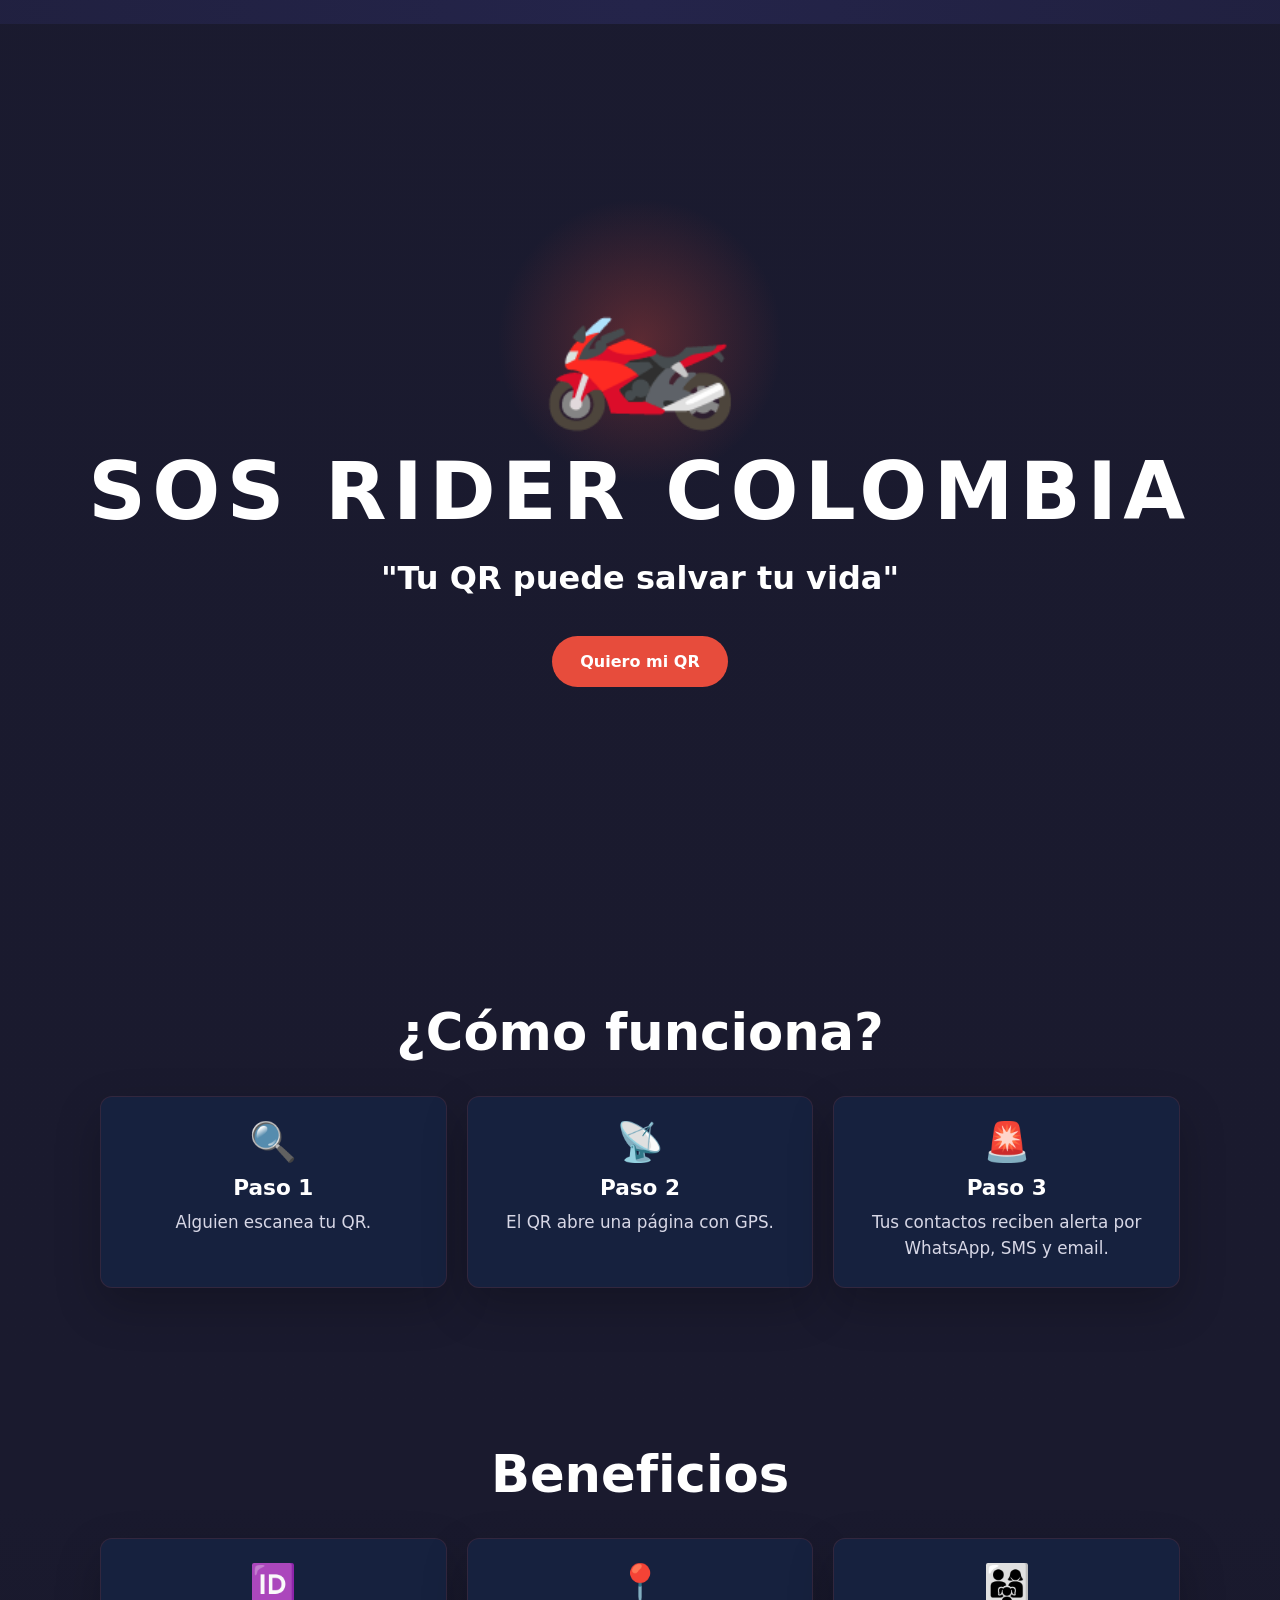
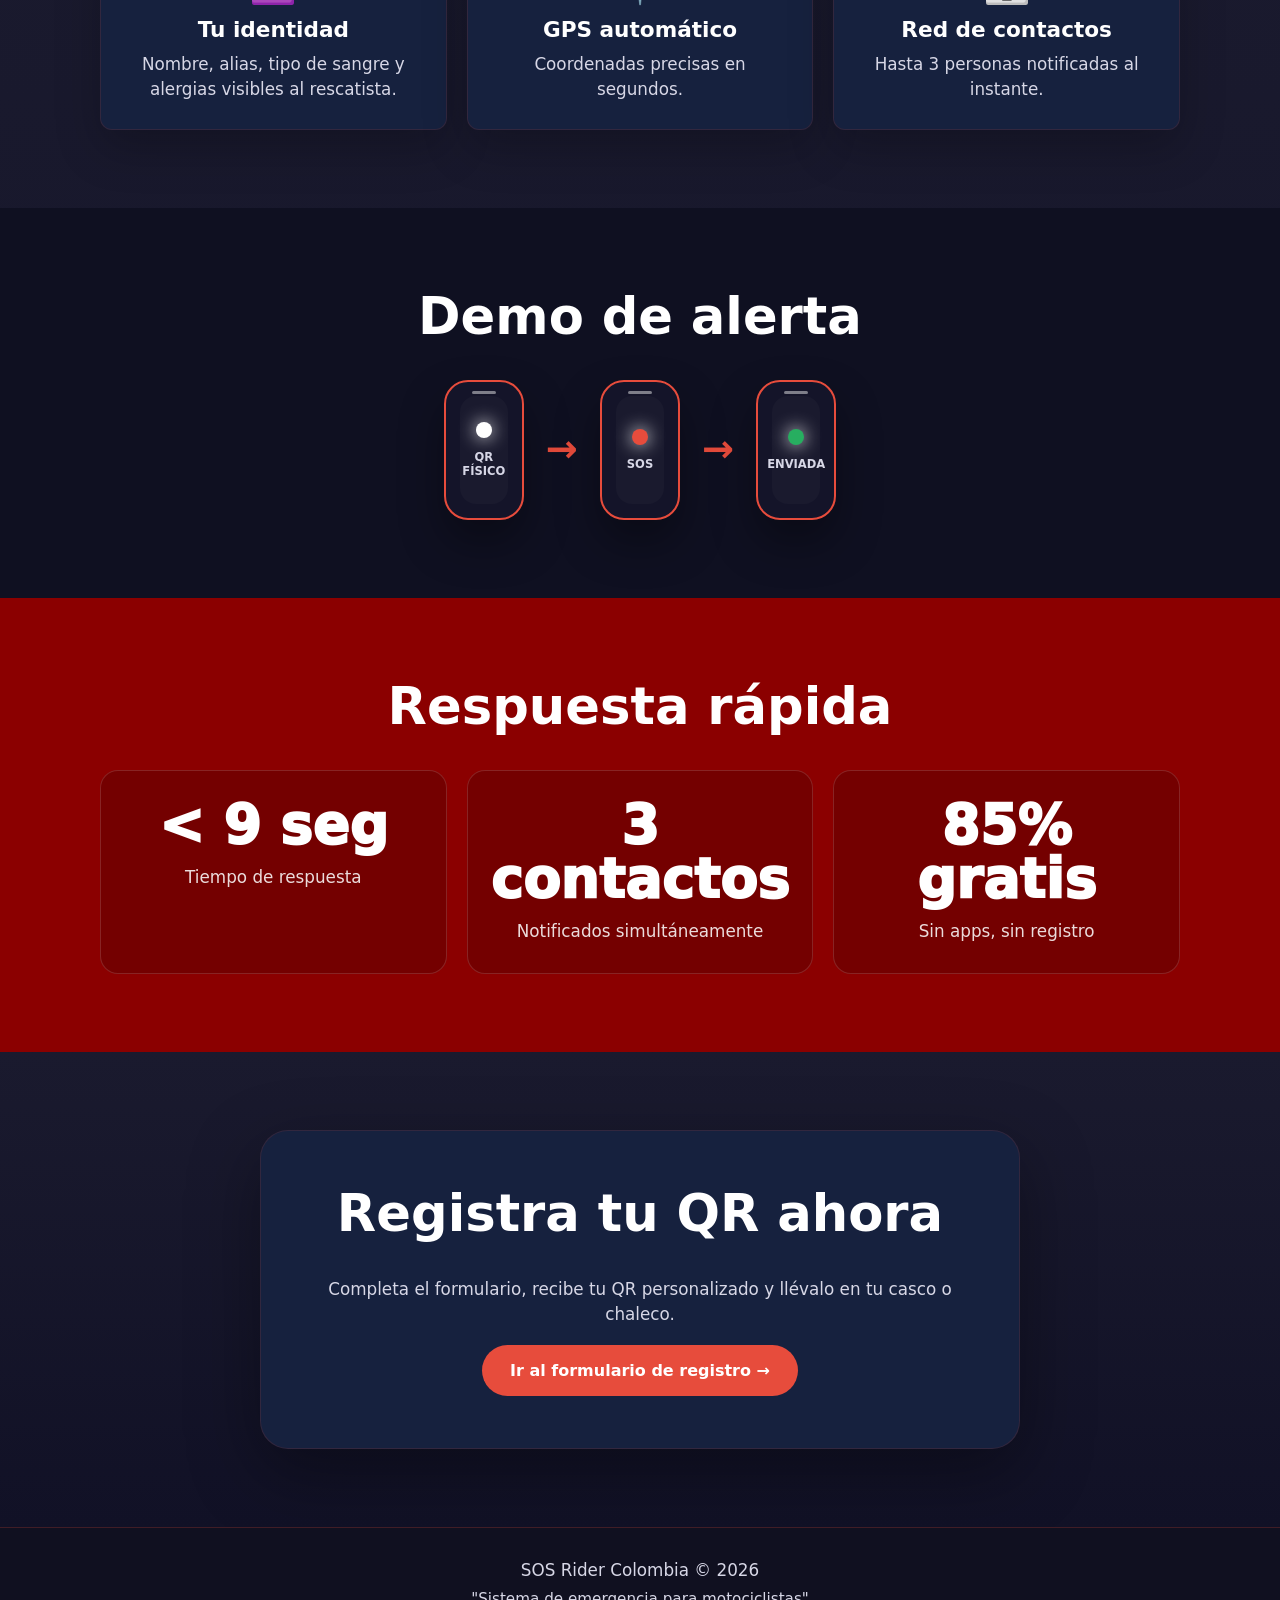
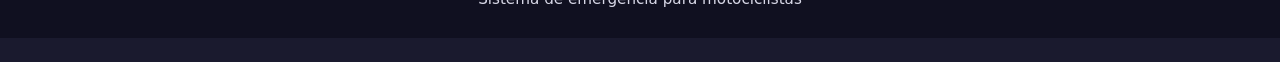
==== commit 26069659: "fix: iOS compatibility - add HTTPS requirements, Apple meta tags, and GPS retry logic - Add apple-mo" ====
--- a/index.html
+++ b/index.html
@@ -2,8 +2,12 @@
 <html lang="es">
 <head>
   <meta charset="UTF-8">
-  <meta name="viewport" content="width=device-width, initial-scale=1.0">
+  <meta name="viewport" content="width=device-width, initial-scale=1.0, viewport-fit=cover">
   <meta name="description" content="SOS Rider Colombia: envía una alerta de emergencia con tu ubicación GPS a tus contactos.">
+  <meta name="apple-mobile-web-app-capable" content="yes">
+  <meta name="apple-mobile-web-app-status-bar-style" content="black-translucent">
+  <meta name="apple-mobile-web-app-title" content="SOS Rider">
+  <meta name="theme-color" content="#e63946">
   <title>SOS Rider Colombia</title>
 
   <!-- CSS Files -->
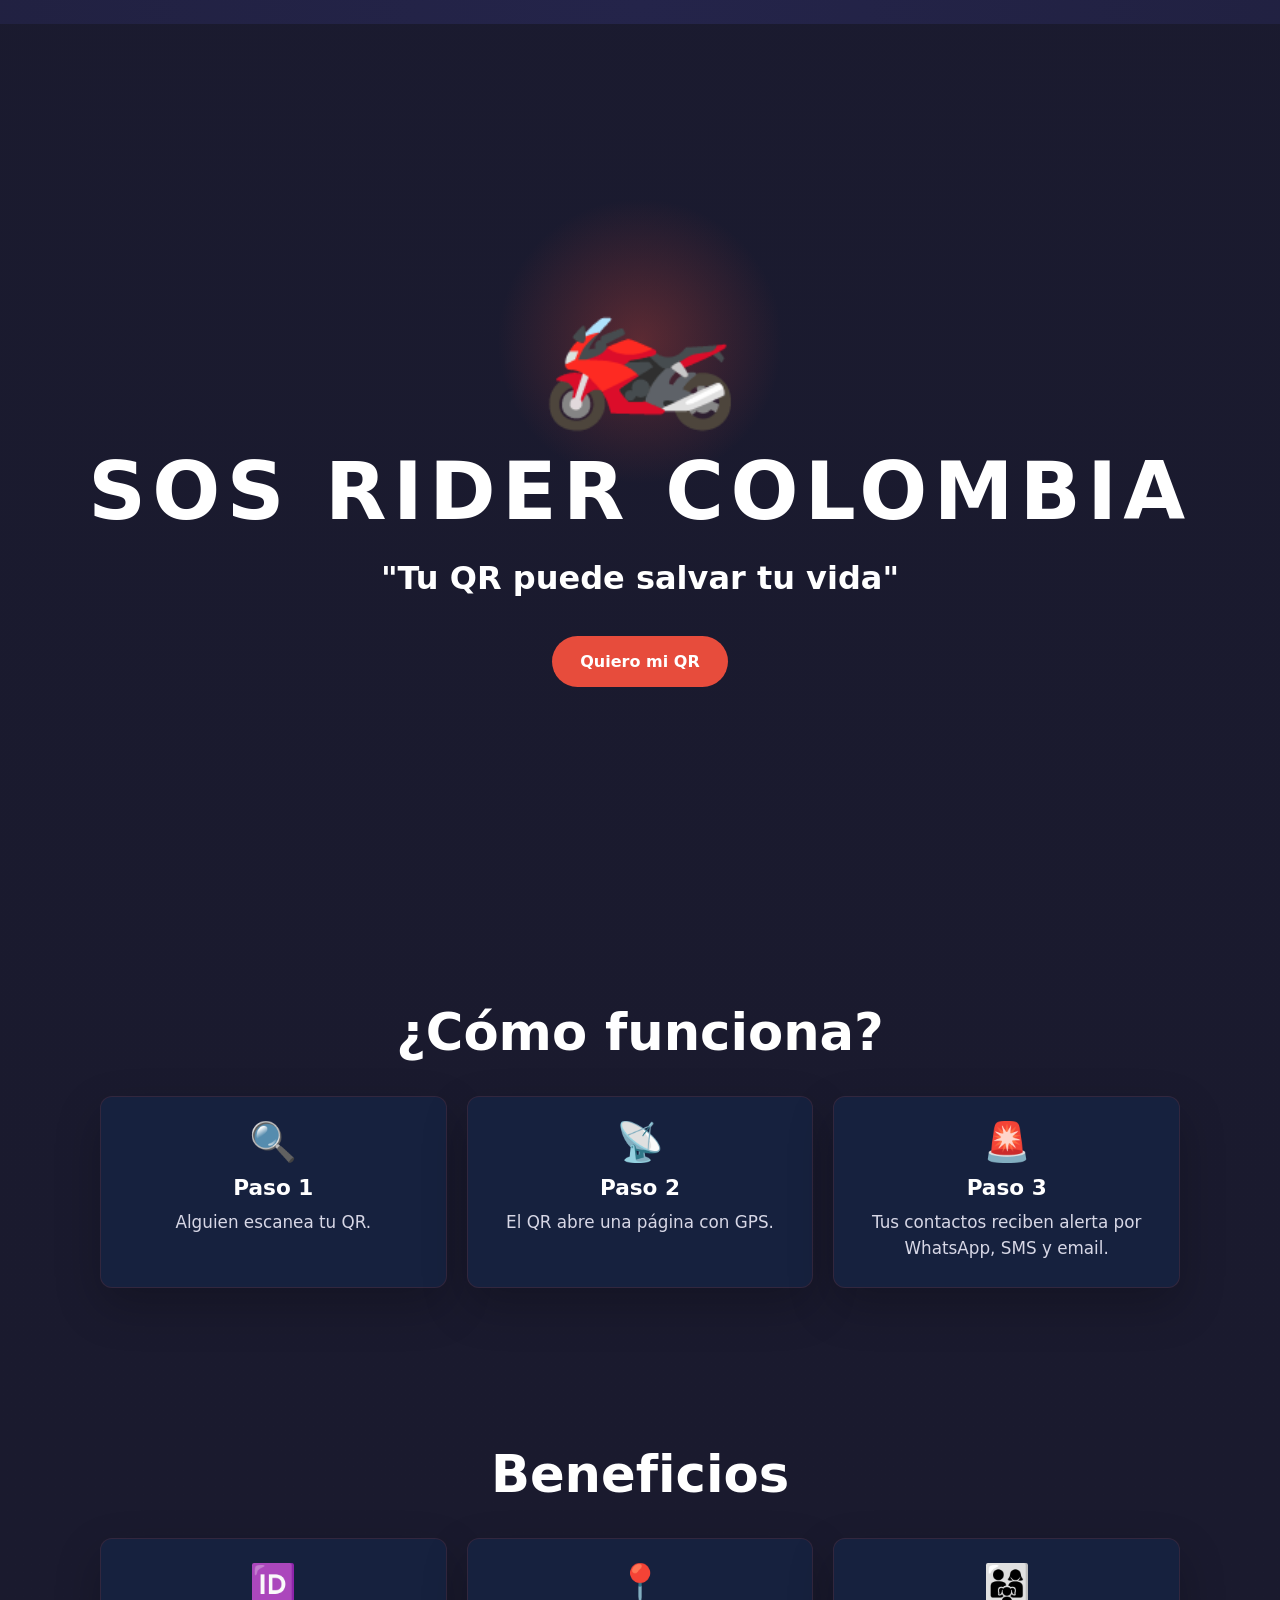
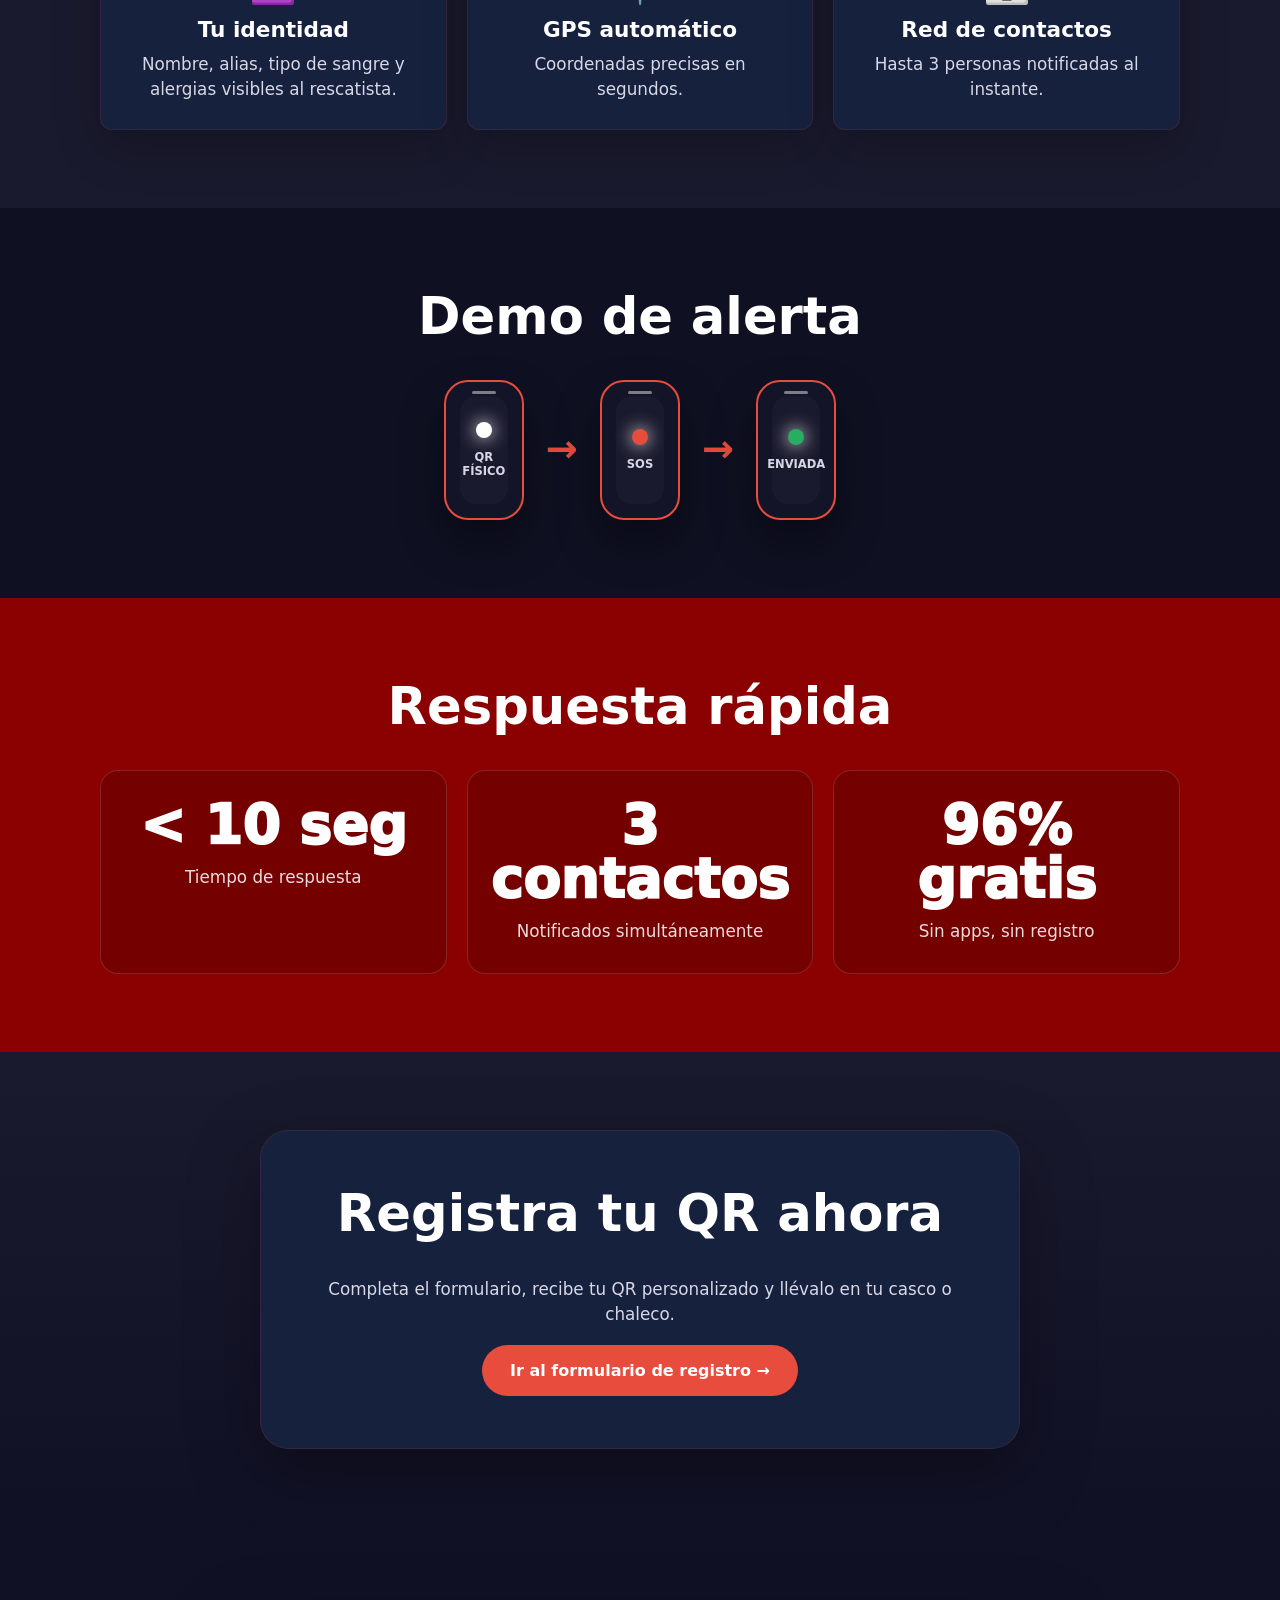
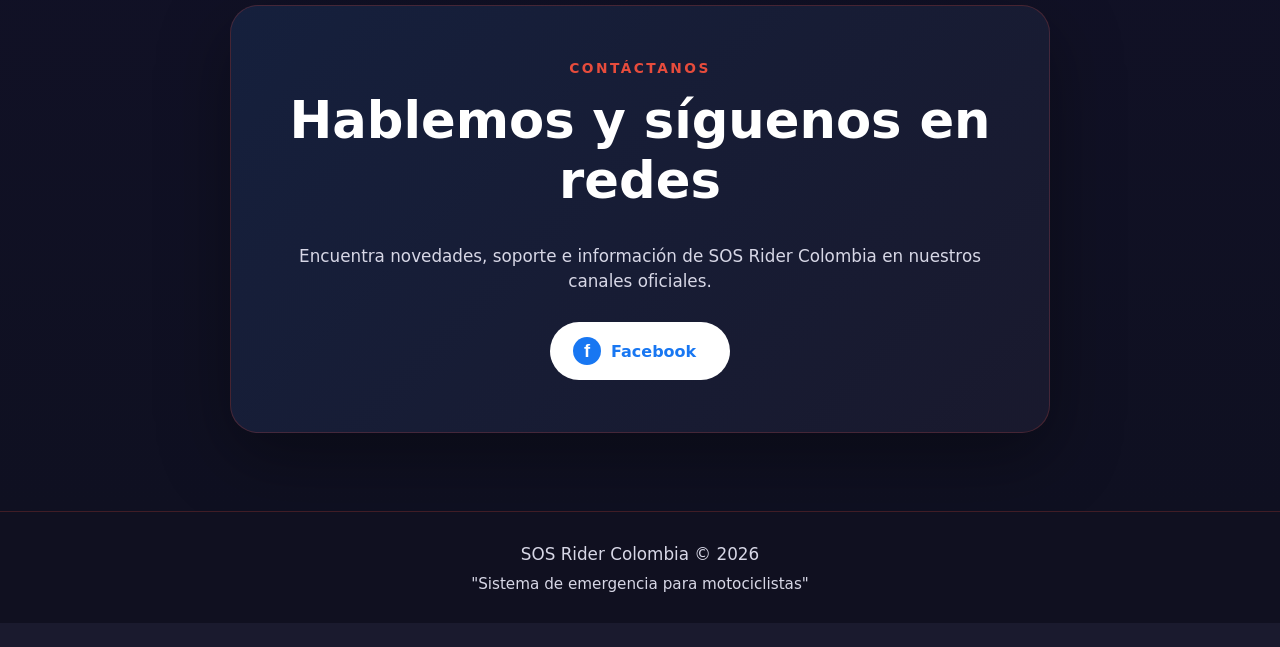
==== commit e3f2364d: "Add contact section with social links" ====
--- a/index.html
+++ b/index.html
@@ -136,6 +136,17 @@
           </div>
         </section>
 
+        <section id="section-contact" class="landing-section contact-section" aria-labelledby="contact-title">
+          <div class="landing-section-inner">
+            <div class="contact-panel">
+              <span class="contact-kicker">Contáctanos</span>
+              <h2 id="contact-title" class="landing-heading">Hablemos y síguenos en redes</h2>
+              <p>Encuentra novedades, soporte e información de SOS Rider Colombia en nuestros canales oficiales.</p>
+              <div id="contact-links" class="contact-links" aria-label="Canales oficiales de contacto"></div>
+            </div>
+          </div>
+        </section>
+
         <footer class="landing-footer">
           <p>SOS Rider Colombia © 2026</p>
           <small>"Sistema de emergencia para motociclistas"</small>
--- a/css/landing.css
+++ b/css/landing.css
@@ -265,3 +265,72 @@
     animation-name: arrowPulseMobile;
   }
 }
+
+.contact-section {
+  background: linear-gradient(180deg, #111126 0%, #0f1021 100%);
+}
+
+.contact-panel {
+  background: linear-gradient(135deg, rgba(22, 33, 62, 0.96), rgba(26, 26, 46, 0.96));
+  border: 1px solid rgba(231, 76, 60, 0.22);
+  border-radius: 28px;
+  box-shadow: 0 24px 70px var(--shadow);
+  margin: 0 auto;
+  max-width: 820px;
+  padding: clamp(30px, 6vw, 52px);
+}
+
+.contact-kicker {
+  color: var(--red);
+  display: inline-block;
+  font-size: 0.86rem;
+  font-weight: 900;
+  letter-spacing: 0.18em;
+  margin-bottom: 14px;
+  text-transform: uppercase;
+}
+
+.contact-links {
+  display: flex;
+  flex-wrap: wrap;
+  gap: 14px;
+  justify-content: center;
+  margin-top: 28px;
+}
+
+.contact-link {
+  align-items: center;
+  background: var(--text);
+  border: 1px solid rgba(255, 255, 255, 0.22);
+  border-radius: 999px;
+  color: #1877f2;
+  display: inline-flex;
+  font-weight: 900;
+  gap: 10px;
+  min-width: 180px;
+  padding: 14px 22px;
+  text-decoration: none;
+  transition: transform 160ms ease, box-shadow 160ms ease, opacity 160ms ease;
+}
+
+.contact-link:hover,
+.contact-link:focus-visible {
+  box-shadow: 0 14px 32px rgba(24, 119, 242, 0.22);
+  opacity: 0.94;
+  transform: translateY(-2px);
+}
+
+.contact-link-icon {
+  align-items: center;
+  background: #1877f2;
+  border-radius: 50%;
+  color: var(--text);
+  display: inline-flex;
+  font-family: Arial, Helvetica, sans-serif;
+  font-size: 1.15rem;
+  font-weight: 900;
+  height: 28px;
+  justify-content: center;
+  line-height: 1;
+  width: 28px;
+}
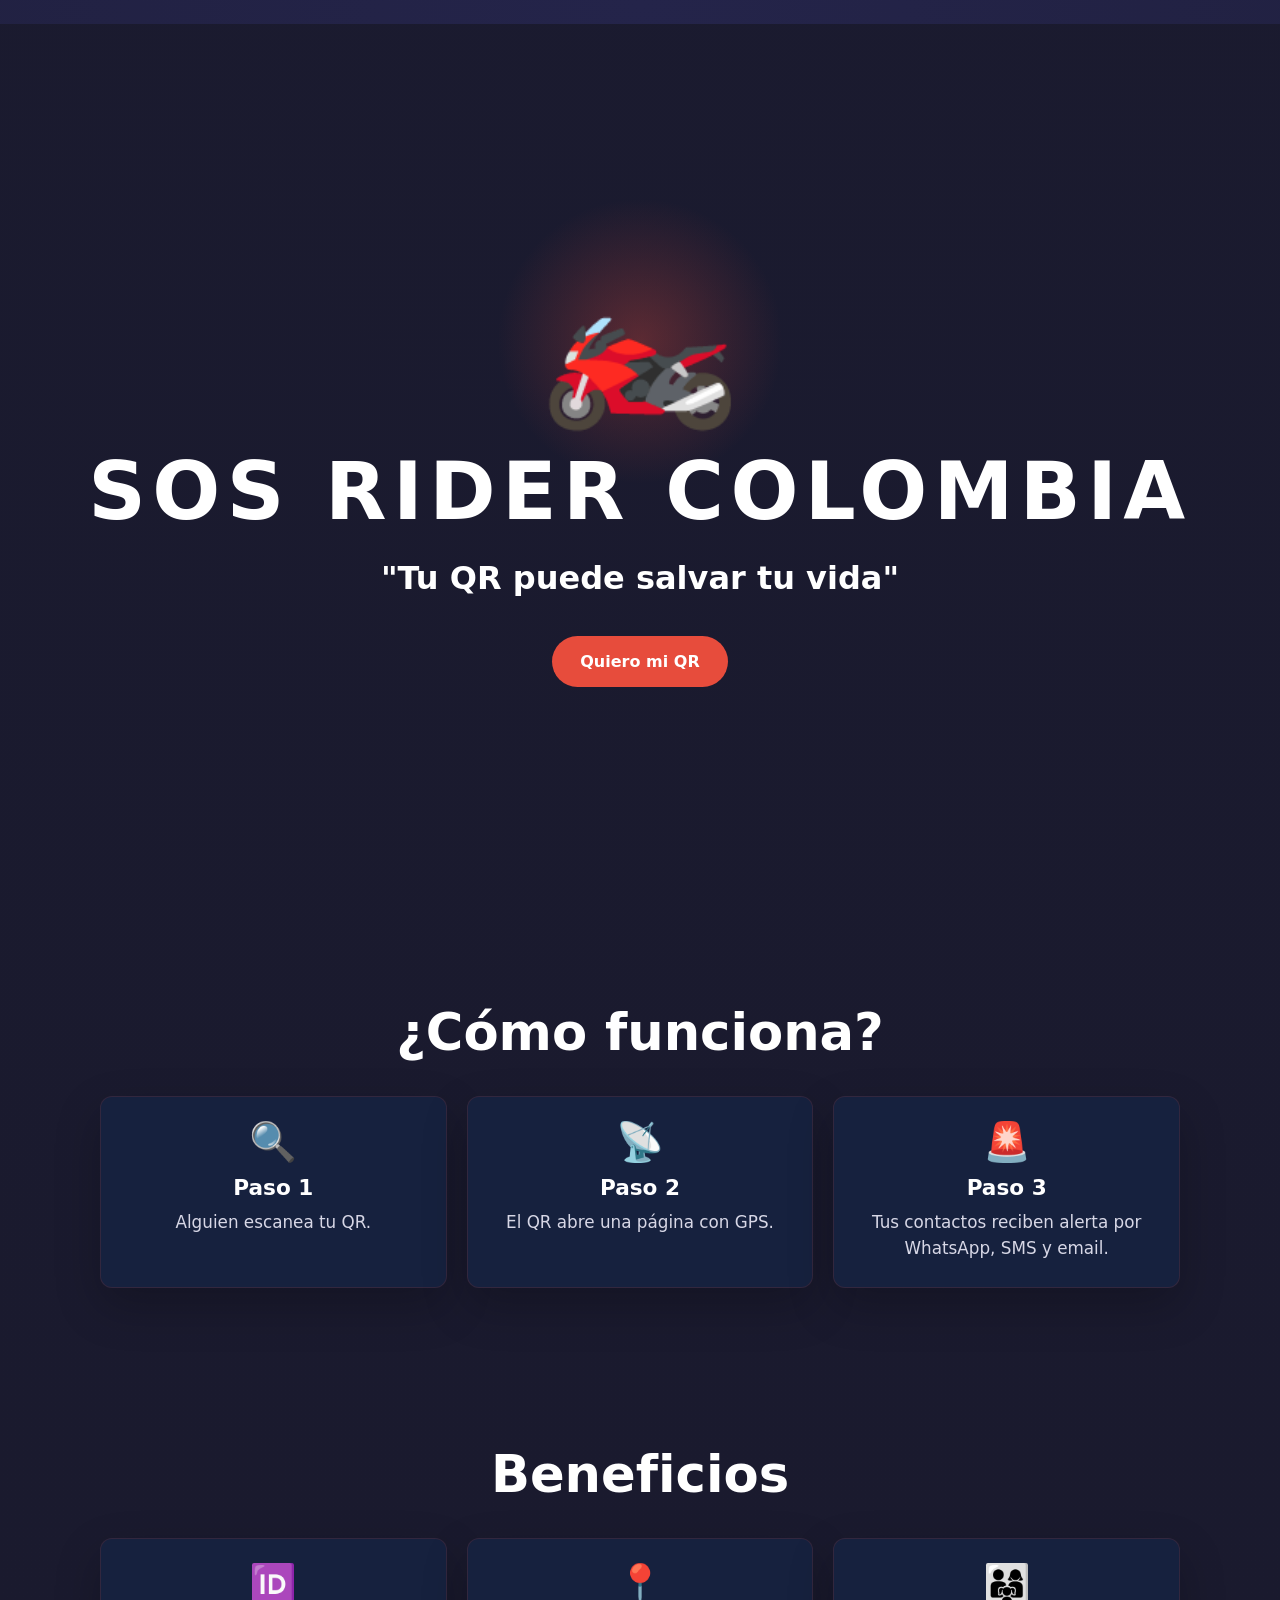
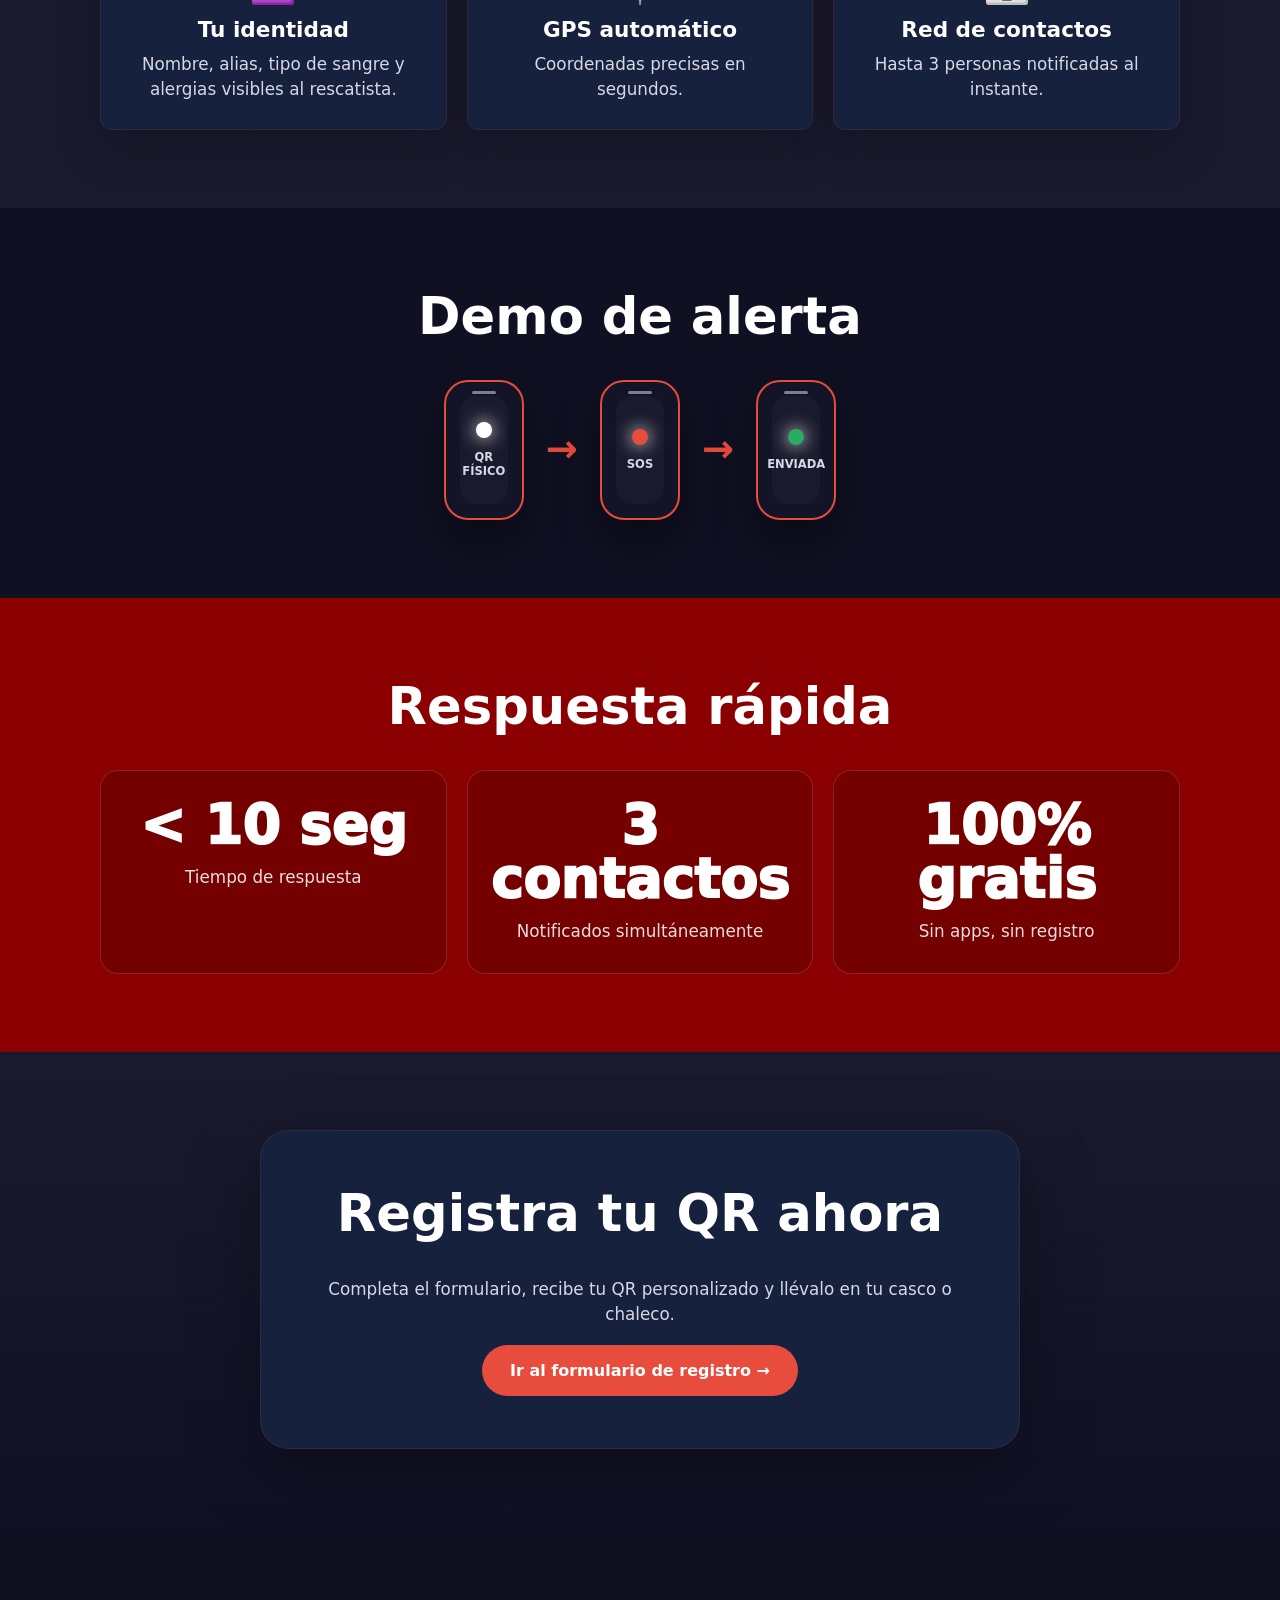
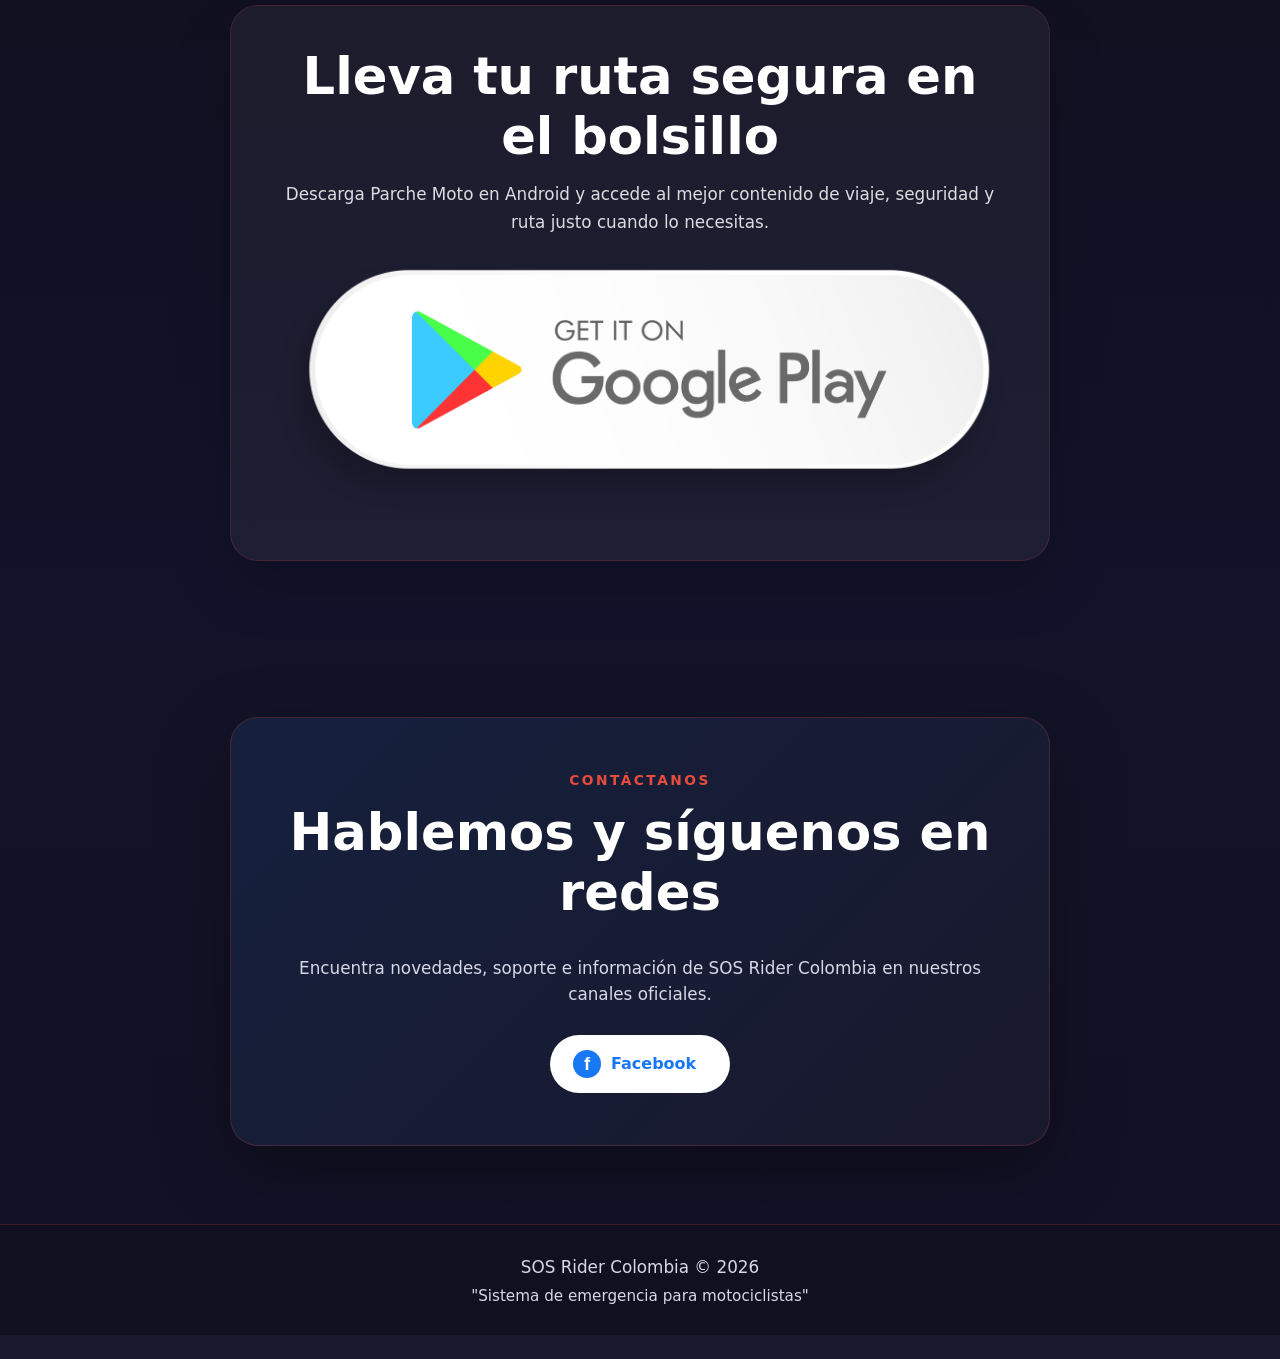
==== commit d1d5b857: "Added parche moto add" ====
--- a/index.html
+++ b/index.html
@@ -136,6 +136,18 @@
           </div>
         </section>
 
+        <section class="landing-section promo-section" aria-labelledby="promo-title">
+          <div class="landing-section-inner">
+            <div class="promo-card">
+              <h2 id="promo-title" class="landing-heading">Lleva tu ruta segura en el bolsillo</h2>
+              <p>Descarga Parche Moto en Android y accede al mejor contenido de viaje, seguridad y ruta justo cuando lo necesitas.</p>
+              <a class="promo-btn" href="https://play.google.com/store/apps/details?id=com.zerausk.parchemoto&pcampaignid=web_share" target="_blank" rel="noopener noreferrer">
+                <img src="resources/vecteezy_google-play-store-download-button-in-white-colors-download_12871364.png" alt="Descargar de Play Store" class="promo-btn__icon">
+              </a>
+            </div>
+          </div>
+        </section>
+
         <section id="section-contact" class="landing-section contact-section" aria-labelledby="contact-title">
           <div class="landing-section-inner">
             <div class="contact-panel">
--- a/css/landing.css
+++ b/css/landing.css
@@ -256,13 +256,67 @@
   font-size: 0.95rem;
 }
 
-@media (max-width: 560px) {
-  .demo-flow {
-    flex-direction: column;
-  }
-
-  .demo-arrow {
-    animation-name: arrowPulseMobile;
+  .promo-section {
+    background: linear-gradient(180deg, #101020 0%, #12122b 100%);
+  }
+
+  .promo-card,
+  .success-ad {
+    background: rgba(255, 255, 255, 0.05);
+    border: 1px solid rgba(231, 76, 60, 0.18);
+    border-radius: 28px;
+    box-shadow: 0 24px 60px rgba(0, 0, 0, 0.16);
+    margin: 0 auto;
+    max-width: 820px;
+    padding: clamp(28px, 4vw, 40px);
+    text-align: center;
+  }
+
+  .promo-card h2,
+  .success-ad h2 {
+    margin-bottom: 14px;
+  }
+
+  .promo-card p,
+  .success-ad p {
+    color: #dcdce1;
+    margin-bottom: 22px;
+    line-height: 1.7;
+    max-width: 720px;
+    margin-left: auto;
+    margin-right: auto;
+  }
+
+  .promo-btn {
+    display: inline-block;
+    border: none;
+    padding: 0;
+    background: transparent;
+    text-decoration: none;
+    line-height: 0;
+    cursor: pointer;
+  }
+
+  .promo-btn:hover,
+  .promo-btn:focus-visible {
+    transform: translateY(-1px);
+  }
+
+  .promo-btn__icon {
+    display: block;
+    width: 100%;
+    height: auto;
+  }
+
+  @media (max-width: 560px) {
+    .promo-card,
+    .success-ad {
+      padding: 24px 18px;
+    }
+
+    .promo-btn {
+      width: 100%;
+    }
   }
 }
 
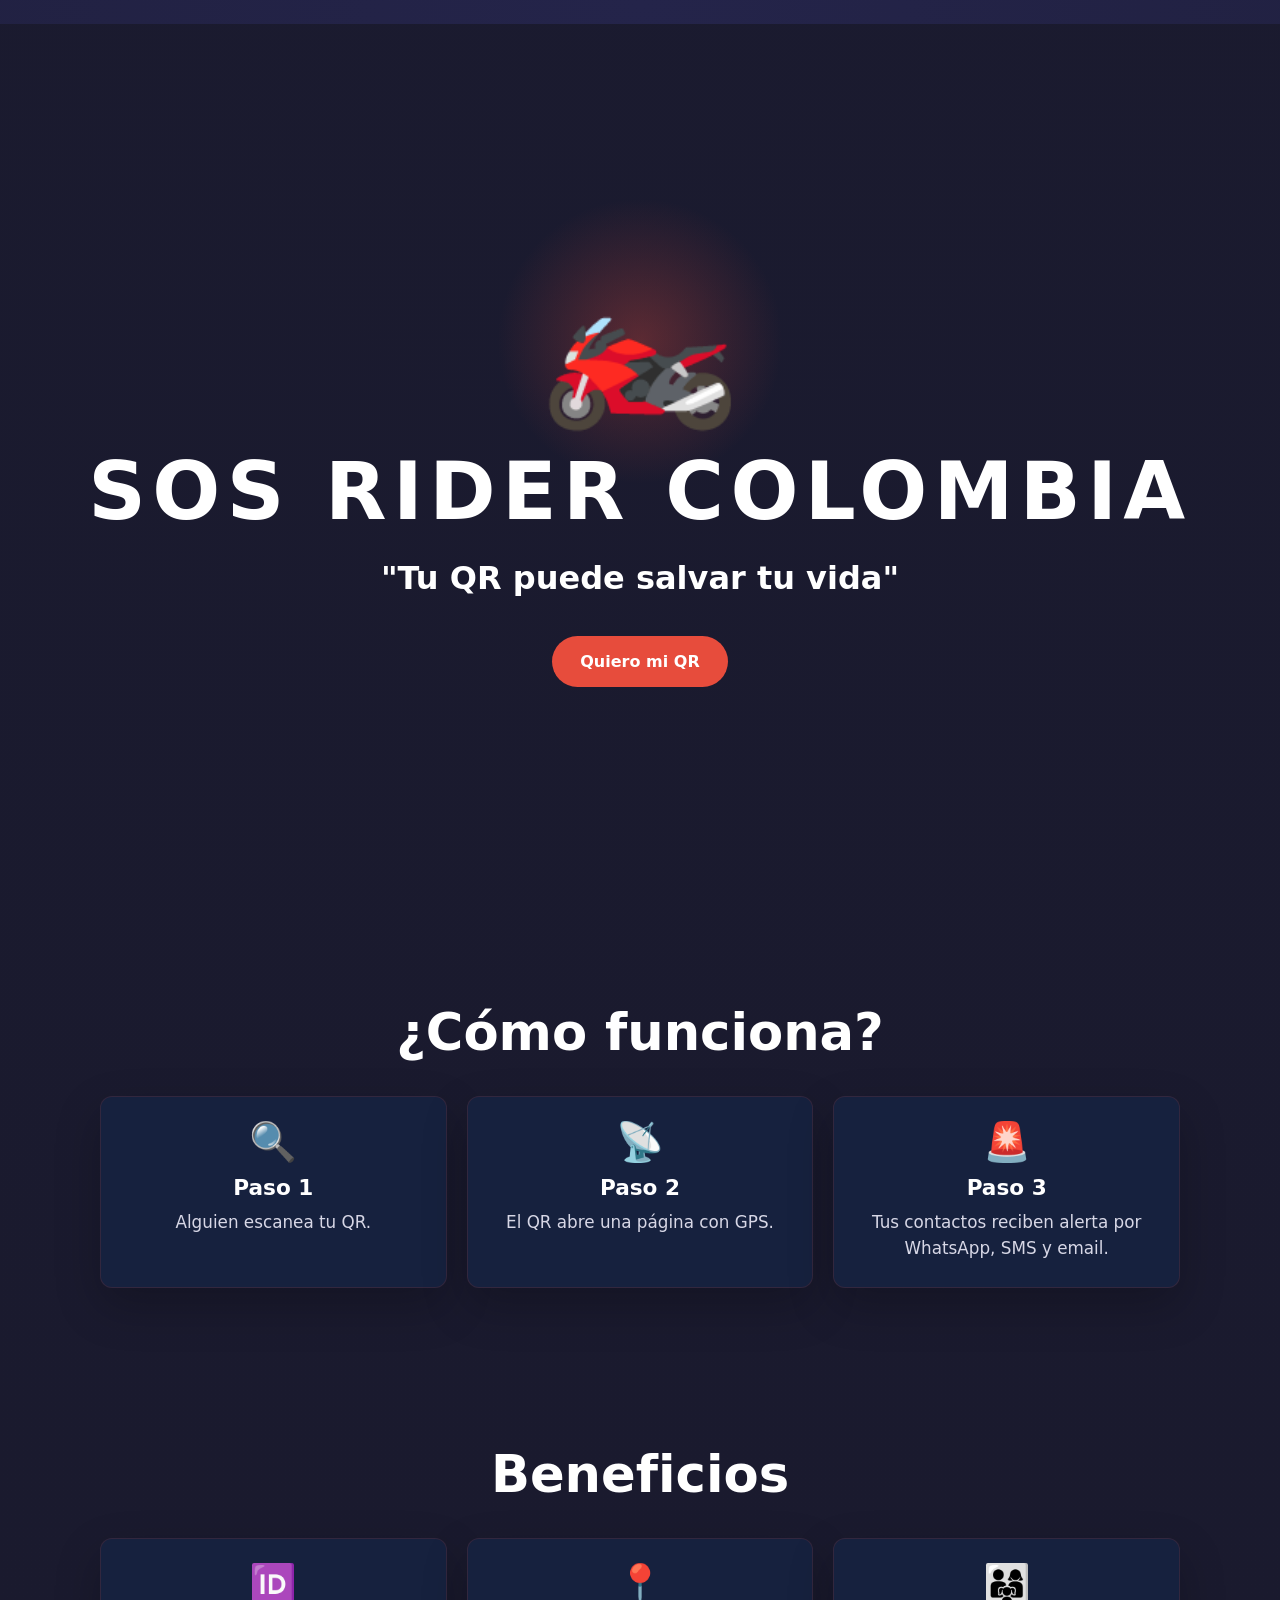
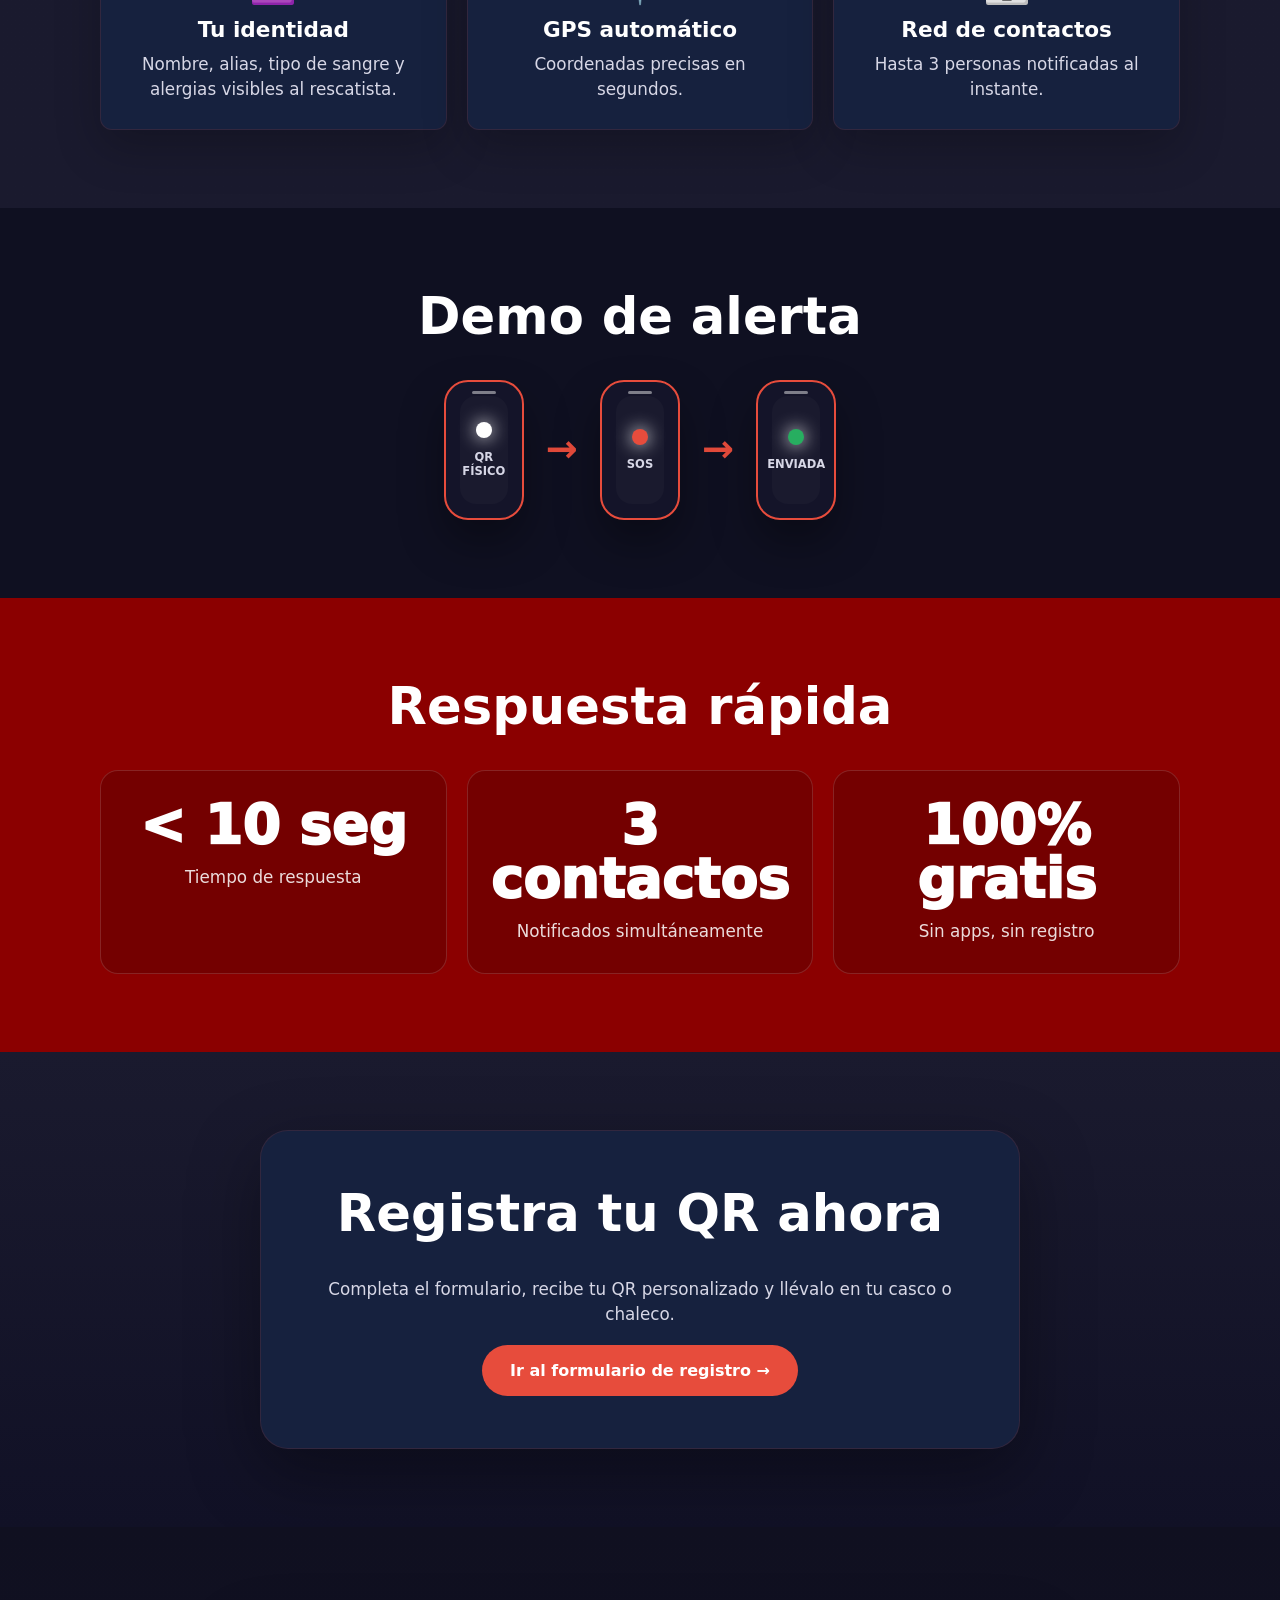
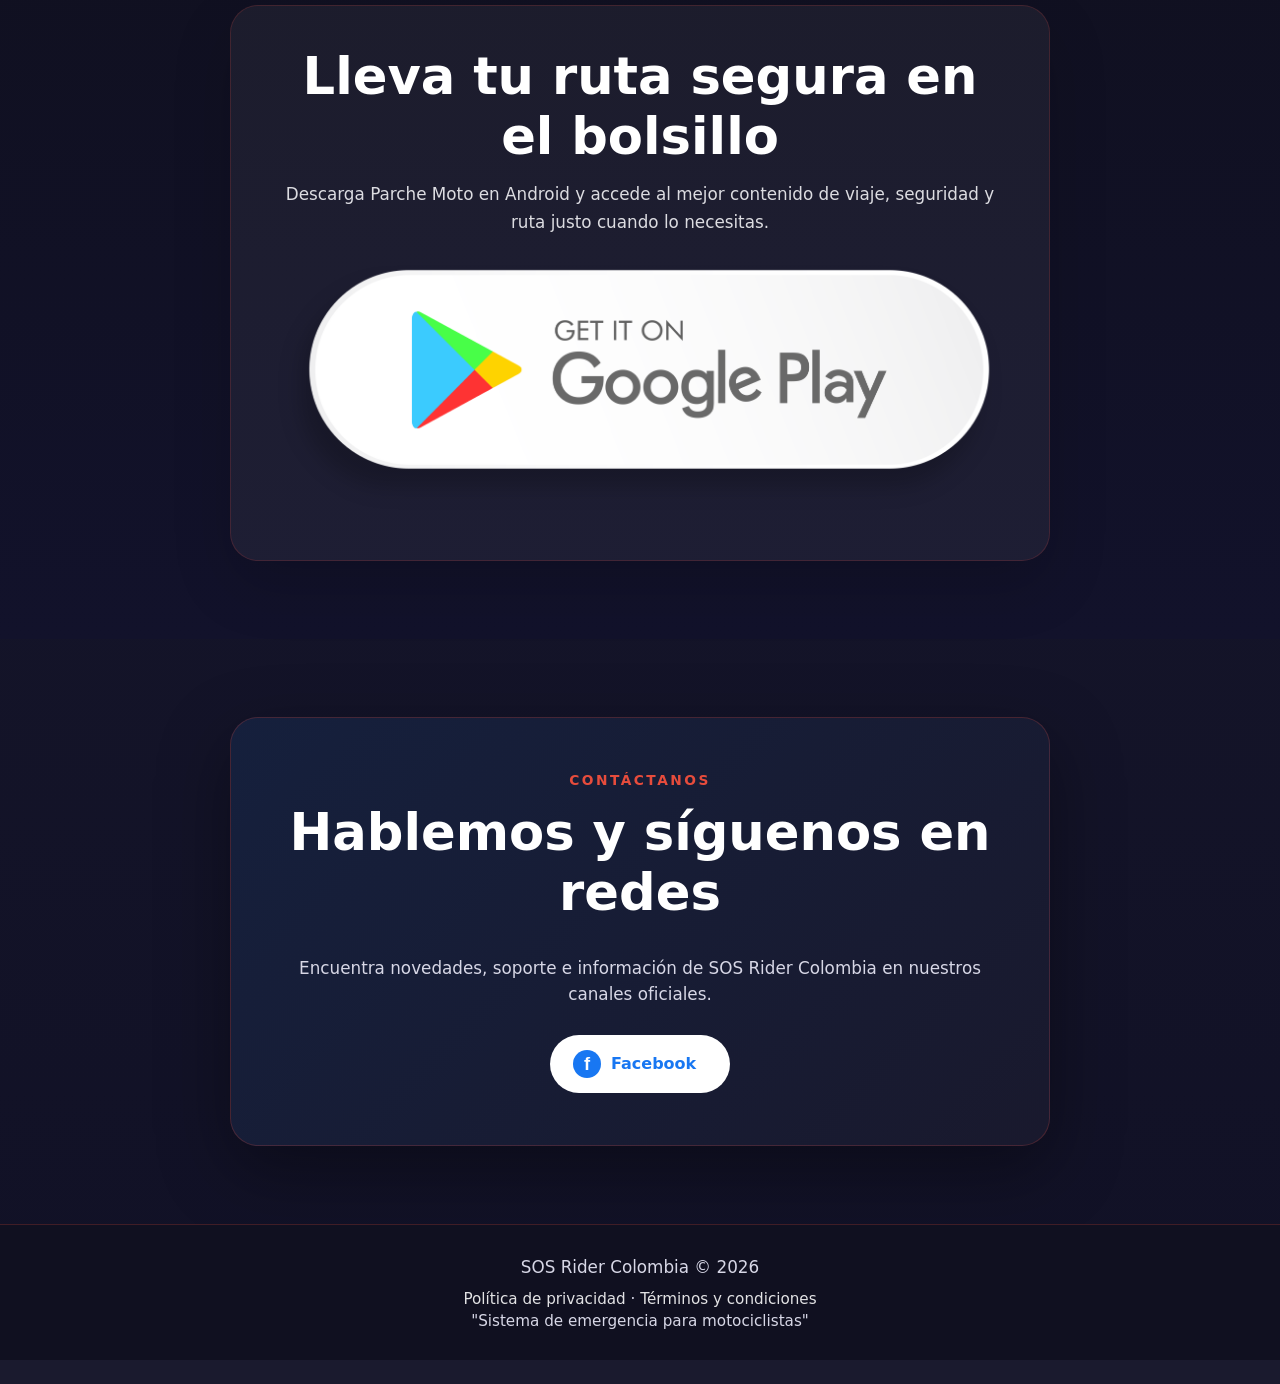
==== commit 21b8e30f: "Add privacy policy and terms of service pages with footer links" ====
--- a/index.html
+++ b/index.html
@@ -161,6 +161,7 @@
 
         <footer class="landing-footer">
           <p>SOS Rider Colombia © 2026</p>
+          <p class="footer-links"><a href="politicas/">Política de privacidad</a> · <a href="terminos/">Términos y condiciones</a></p>
           <small>"Sistema de emergencia para motociclistas"</small>
         </footer>
       </div>
--- a/css/landing.css
+++ b/css/landing.css
@@ -251,6 +251,21 @@
   margin-bottom: 6px;
 }
 
+.landing-footer .footer-links {
+  margin: 8px 0 0;
+  font-size: 0.95rem;
+}
+
+.landing-footer .footer-links a {
+  color: rgba(255, 255, 255, 0.88);
+  text-decoration: none;
+}
+
+.landing-footer .footer-links a:hover,
+.landing-footer .footer-links a:focus {
+  text-decoration: underline;
+}
+
 .landing-footer small {
   color: var(--muted);
   font-size: 0.95rem;
